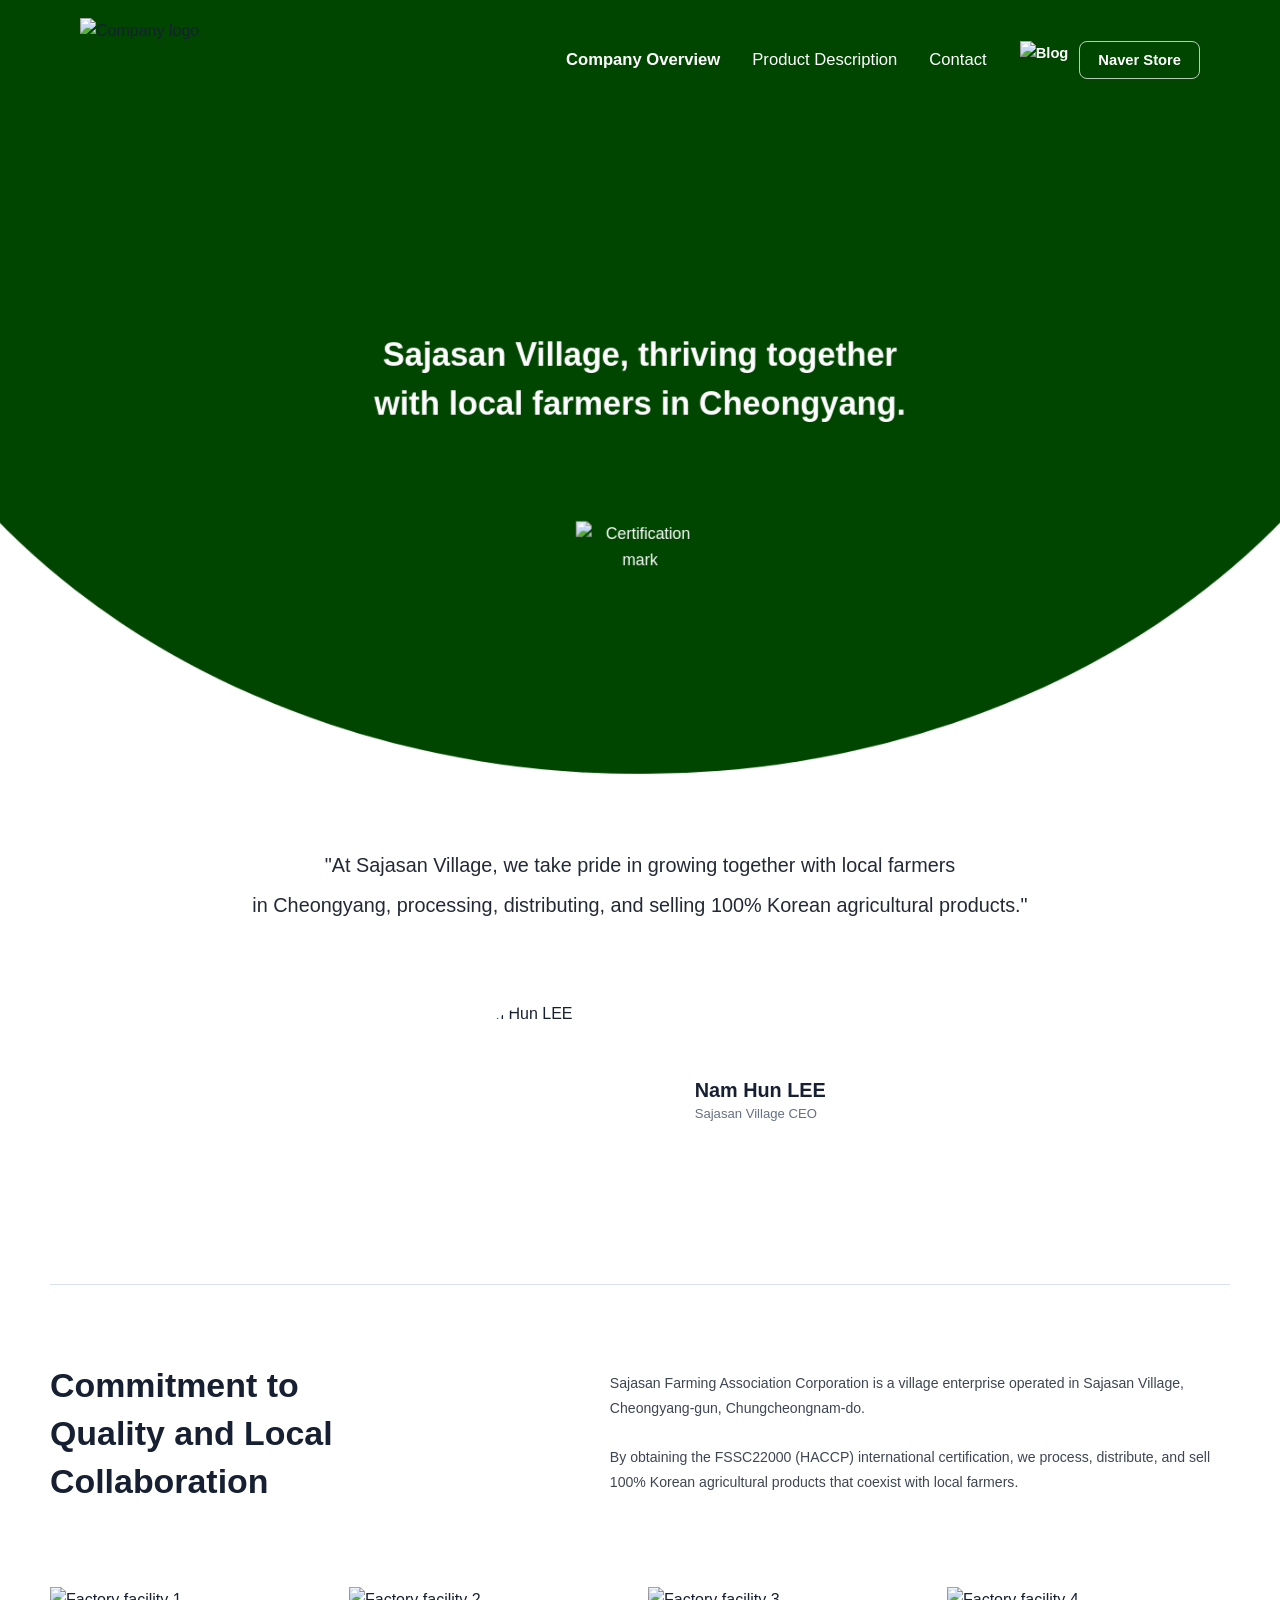
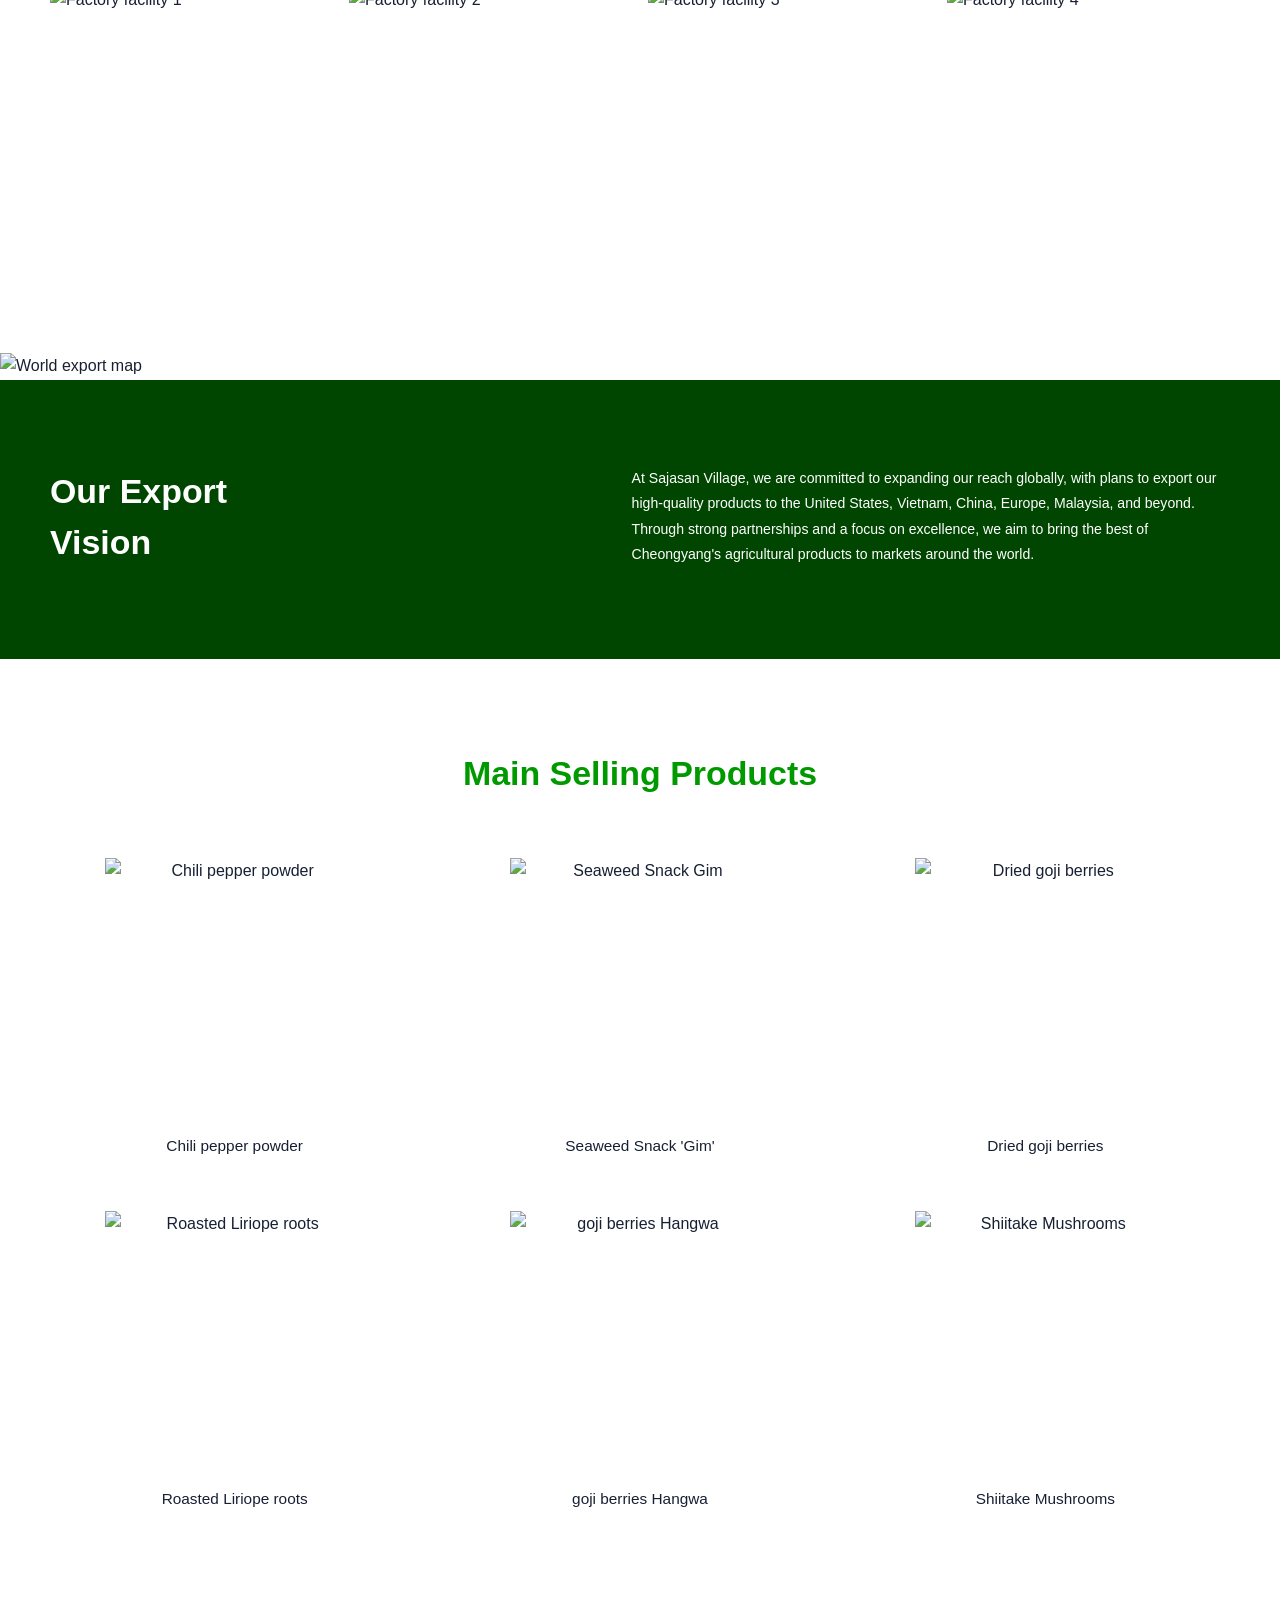
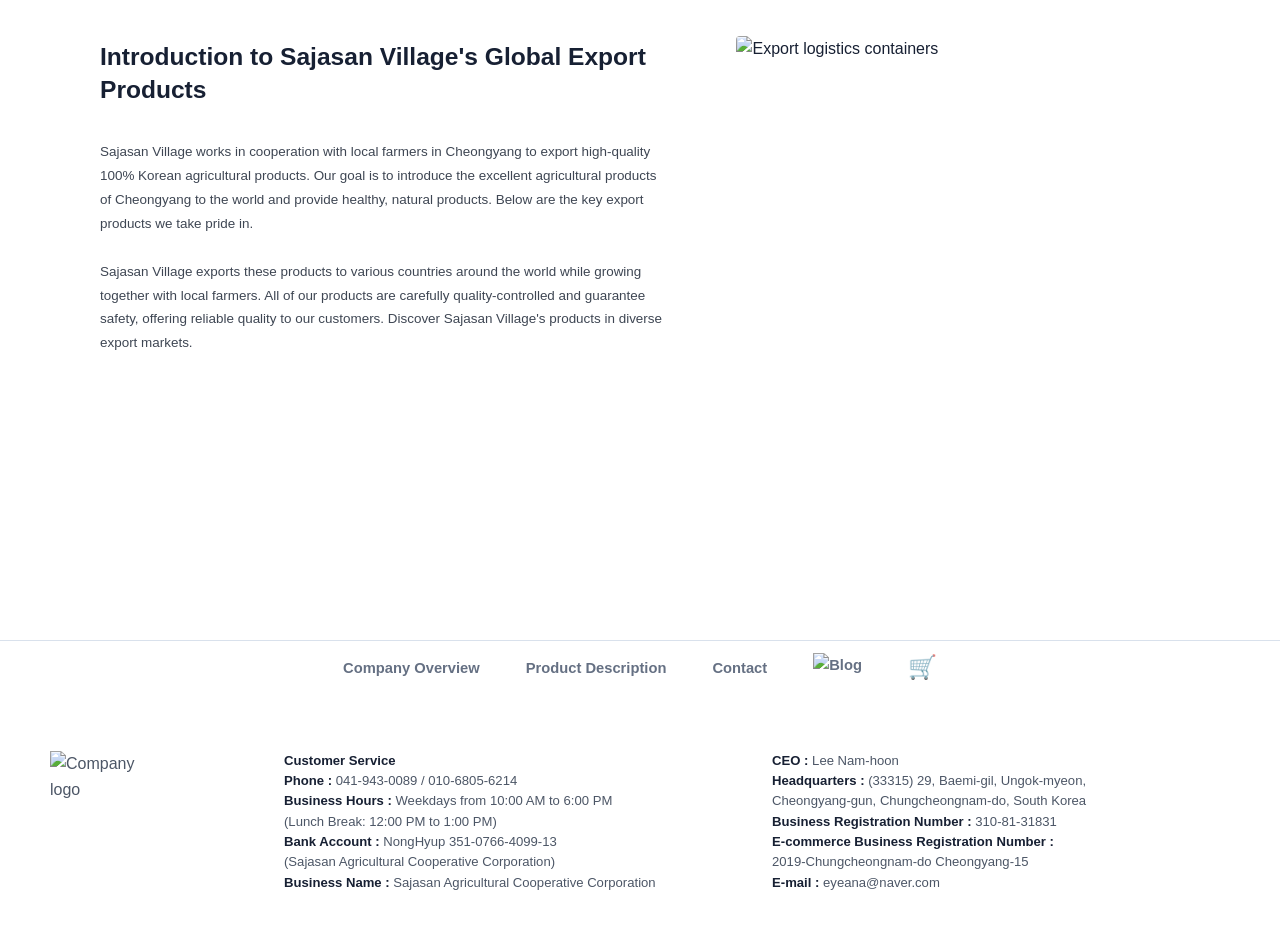
==== about/index.html @ 15ad0ea1 "deleted images" ====
<!DOCTYPE html>
<html lang="ko">
<head>
  <meta charset="UTF-8" />
  <meta name="viewport" content="width=device-width, initial-scale=1.0" />

  <title>Company Overview | Website</title>
  <meta name="description" content="Company overview page." />

  <link rel="stylesheet" href="../css/base.css" />
  <link rel="stylesheet" href="../css/layout.css" />
  <link rel="stylesheet" href="../css/about.css" />
  <link rel="stylesheet" href="../css/responsive.css" />
  <script src="../js/main.js" defer></script>
</head>

<body>
  <div data-site-header></div>

  <main>
    <section class="about-hero" aria-labelledby="about-hero-title">
      <div class="about-hero-shape">
        <div class="about-hero-content">
          <h1 id="about-hero-title">
            Sajasan Village, thriving together<br />
            with local farmers in Cheongyang.
          </h1>
          <img
            class="about-hero-mark"
            src="../images/인증 마크 10.png"
            alt="Certification mark"
            loading="eager"
          />
        </div>
      </div>

      <div class="about-ceo-message">
        <blockquote>
          "At Sajasan Village, we take pride in growing together with local farmers<br />
          in Cheongyang, processing, distributing, and selling 100% Korean agricultural products."
        </blockquote>

        <div class="about-ceo-profile">
          <img src="../images/대표.png" alt="Nam Hun LEE" loading="lazy" />
          <div>
            <p class="about-ceo-name">Nam Hun LEE</p>
            <p class="about-ceo-title">Sajasan Village CEO</p>
          </div>
        </div>
      </div>

      <div class="about-section-divider" aria-hidden="true"></div>

      <div class="about-quality-section">
        <div class="about-quality-copy">
          <h2>
            Commitment to<br />
            Quality and Local<br />
            Collaboration
          </h2>

          <div class="about-quality-text">
            <p>
              Sajasan Farming Association Corporation is a village enterprise operated in Sajasan
              Village, Cheongyang-gun, Chungcheongnam-do.
            </p>
            <p>
              By obtaining the FSSC22000 (HACCP) international certification, we process, distribute,
              and sell 100% Korean agricultural products that coexist with local farmers.
            </p>
          </div>
        </div>

        <div class="about-factory-grid">
          <img src="../images/공장1.jpg" alt="Factory facility 1" loading="lazy" />
          <img src="../images/공장2.jpg" alt="Factory facility 2" loading="lazy" />
          <img src="../images/공장3.jpg" alt="Factory facility 3" loading="lazy" />
          <img src="../images/공장4.png" alt="Factory facility 4" loading="lazy" />
        </div>
      </div>

      <div class="about-export-section">
        <img class="about-export-map" src="../images/world.jpg" alt="World export map" loading="lazy" />

        <div class="about-export-vision">
          <div class="about-export-vision-inner">
            <h2>
              Our Export<br />
              Vision
            </h2>
            <p>
              At Sajasan Village, we are committed to expanding our reach globally, with
              plans to export our high-quality products to the United States, Vietnam, China,
              Europe, Malaysia, and beyond. Through strong partnerships and a focus on
              excellence, we aim to bring the best of Cheongyang's agricultural products to
              markets around the world.
            </p>
          </div>
        </div>
      </div>

      <div class="about-products-section">
        <h2>Main Selling Products</h2>

        <div class="about-products-grid">
          <article class="about-product-card">
            <img src="../images/제품1.png" alt="Chili pepper powder" loading="lazy" />
            <p>Chili pepper powder</p>
          </article>
          <article class="about-product-card">
            <img src="../images/제품2.png" alt="Seaweed Snack Gim" loading="lazy" />
            <p>Seaweed Snack 'Gim'</p>
          </article>
          <article class="about-product-card">
            <img src="../images/제품3.png" alt="Dried goji berries" loading="lazy" />
            <p>Dried goji berries</p>
          </article>
          <article class="about-product-card">
            <img src="../images/제품4.png" alt="Roasted Liriope roots" loading="lazy" />
            <p>Roasted Liriope roots</p>
          </article>
          <article class="about-product-card">
            <img src="../images/제품5.png" alt="goji berries Hangwa" loading="lazy" />
            <p>goji berries Hangwa</p>
          </article>
          <article class="about-product-card">
            <img src="../images/제품6.png" alt="Shiitake Mushrooms" loading="lazy" />
            <p>Shiitake Mushrooms</p>
          </article>
        </div>
      </div>

      <div class="about-logistics-section">
        <div class="about-logistics-copy">
          <h2>Introduction to Sajasan Village's Global Export Products</h2>
          <p>
            Sajasan Village works in cooperation with local farmers in Cheongyang to export
            high-quality 100% Korean agricultural products. Our goal is to introduce the excellent
            agricultural products of Cheongyang to the world and provide healthy, natural products.
            Below are the key export products we take pride in.
          </p>
          <p>
            Sajasan Village exports these products to various countries around the world while growing
            together with local farmers. All of our products are carefully quality-controlled and
            guarantee safety, offering reliable quality to our customers. Discover Sajasan Village's
            products in diverse export markets.
          </p>
        </div>

        <img src="../images/물류.png" alt="Export logistics containers" loading="lazy" />
      </div>
    </section>
  </main>

  <div data-site-footer></div>
</body>
</html>
---- css/base.css ----
:root {
  --color-bg: #ffffff;
  --color-bg-soft: #f5f7fb;
  --color-page-bg: #f7f8fc;
  --color-card-bg: #ffffff;
  --color-text: #172033;
  --color-copy: #4c5666;
  --color-muted: #657083;
  --color-border: #d9e1ec;
  --color-card-border: #d1d7e2;
  --color-divider: #dfe4ec;
  --color-primary: #009900;
  --color-black: #000000;
  --color-white: #ffffff;
  --color-h: #e86324;
  --color-s: #f4bc1a;
  --color-d: #29993c;
  --color-c: #449cd6;
  --color-about-soft: #f3f9ff;
  --color-works-soft: #dff3ff;
  --color-export-soft: #eaf8ee;

  --container-width: 1120px;
  --button-radius: 8px;
}

* {
  box-sizing: border-box;
}

html {
  scroll-behavior: smooth;
}

body {
  margin: 0;
  color: var(--color-text);
  background: var(--color-bg);
  font-family: Arial, "Noto Sans KR", sans-serif;
  line-height: 1.65;
}

img {
  display: block;
  max-width: 100%;
}

a {
  color: inherit;
  text-decoration: none;
}

p,
h1,
h2,
h3 {
  margin-top: 0;
}

.container {
  width: min(100% - 32px, var(--container-width));
  margin: 0 auto;
}


/* Common typography and sections */

/* Sections */

.section {
  padding: 88px 0;
}

.intro-section {
  border-top: 1px solid var(--color-border);
}

.about-content {
  display: grid;
  gap: 42px;
}

.about-intro {
  display: grid;
  grid-template-columns: 0.85fr 1.15fr;
  align-items: center;
  gap: 64px;
}

.about-logo-wrap {
  display: flex;
  justify-content: center;
}

.about-logo {
  width: min(100%, 360px);
  height: auto;
}

.about-copy p,
.about-detail p {
  color: var(--color-muted);
}

.about-copy p {
  margin-bottom: 12px;
}

.about-divider {
  width: min(100%, 760px);
  height: 1px;
  margin: 4px auto;
  background: linear-gradient(
    90deg,
    rgba(217, 225, 236, 0),
    rgba(217, 225, 236, 0.9) 22%,
    rgba(101, 112, 131, 0.35) 50%,
    rgba(217, 225, 236, 0.9) 78%,
    rgba(217, 225, 236, 0)
  );
}

.about-detail {
  max-width: 900px;
  margin: 0 auto;
  text-align: center;
}

.about-decoration {
  width: min(100%, 260px);
  height: auto;
  margin: 0 auto 28px;
}

.about-concept-title {
  margin-bottom: 24px;
}

.about-detail .business-heading {
  margin: 36px 0 12px;
  color: var(--color-text);
  font-size: 1.35rem;
  font-weight: 900;
  letter-spacing: 0;
}

.business-heading span {
  margin-left: 8px;
}

.business-image {
  width: min(100%, 760px);
  height: auto;
  margin: 36px auto 0;
}


h2 {
  margin-bottom: 20px;
  font-size: clamp(1.9rem, 3vw, 3rem);
  line-height: 1.18;
  letter-spacing: -0.05em;
}
---- css/layout.css ----
/* Header */

:root {
  --header-height: 91px;
  --header-top-padding: 18px;
  --header-logo-height: 84px;
  --header-nav-size: 1.04rem;
  --header-action-size: 0.92rem;
  --header-blog-height: 38px;
}

.site-header {
  position: sticky;
  top: 0;
  z-index: 50;
  background: rgba(255, 255, 255, 0.92);
  border-bottom: 1px solid var(--color-border);
  backdrop-filter: blur(14px);
  transition: background 0.62s ease, border-color 0.62s ease, box-shadow 0.62s ease, backdrop-filter 0.62s ease;
}

.site-header.is-overlay {
  position: fixed;
  right: 0;
  left: 0;
}

.site-header.is-overlay.is-at-top {
  background: transparent;
  border-bottom-color: transparent;
  box-shadow: none;
  backdrop-filter: none;
}

.site-header.is-overlay.is-scrolled {
  background: rgba(255, 255, 255, 0.94);
  border-bottom-color: var(--color-border);
  box-shadow: 0 10px 30px rgba(23, 32, 51, 0.08);
  backdrop-filter: blur(14px);
}

.site-header.is-overlay.is-at-top .header-inner {
  padding-top: var(--header-top-padding);
}

.site-header.is-scrolled .header-inner {
  min-height: var(--header-height);
}

.header-inner {
  min-height: var(--header-height);
  display: flex;
  align-items: center;
  justify-content: space-between;
  gap: 24px;
  transition: min-height 0.62s ease, padding 0.62s ease;
}

.logo {
  display: inline-flex;
  align-items: center;
  flex: 0 0 auto;
}

.logo img,
.nav-blog img {
  width: auto;
  transition: opacity 0.62s ease;
}

.logo img {
  height: var(--header-logo-height);
}

.logo img.is-switching,
.nav-blog img.is-switching {
  opacity: 0;
}

.site-nav {
  display: flex;
  align-items: center;
  gap: 32px;
  font-size: var(--header-nav-size);
  color: var(--color-muted);
  transition: color 0.62s ease;
}

.nav-links,
.nav-actions {
  display: flex;
  align-items: center;
}

.nav-links {
  gap: 32px;
}

.nav-actions {
  gap: 10px;
}

.mobile-menu-toggle {
  display: none;
}

.site-nav a:hover {
  color: var(--color-text);
}

.site-nav a.is-active {
  color: var(--color-primary);
  font-weight: 900;
}

.site-header.is-overlay.is-at-top .site-nav,
.site-header.is-overlay.is-at-top .site-nav a,
.site-header.is-overlay.is-at-top .site-nav a.is-active {
  color: var(--color-white);
}

.site-header.is-overlay.is-at-top .site-nav a:hover {
  color: rgba(255, 255, 255, 0.82);
}

.nav-cta,
.feature-more-button {
  display: inline-flex;
  align-items: center;
  justify-content: center;
  min-width: 78px;
  min-height: 38px;
  padding: 0 18px;
  border-radius: var(--button-radius);
  font-size: var(--header-action-size);
  font-weight: 900;
}

.nav-cta {
  color: var(--color-white);
  background: var(--color-primary);
  border: 1px solid var(--color-primary);
  transition: color 0.62s ease, background 0.62s ease, border-color 0.62s ease;
}

.nav-blog {
  min-width: 38px;
  padding: 0;
  border-color: transparent;
  background: transparent;
}

.nav-blog img {
  height: var(--header-blog-height);
}

.nav-cta:hover {
  color: var(--color-white);
}

.site-header.is-overlay.is-at-top .nav-cta:not(.nav-blog) {
  color: var(--color-white);
  background: transparent;
  border-color: rgba(255, 255, 255, 0.72);
}

.site-header.is-overlay.is-at-top .nav-cta:not(.nav-blog):hover {
  background: rgba(255, 255, 255, 0.14);
}


/* Footer */

.site-footer {
  position: relative;
  z-index: 1;
  padding: 0 0 58px;
  color: var(--color-copy);
  background: var(--color-bg);
  border-top: 1px solid var(--color-border);
}

.footer-inner {
  width: min(100% - 72px, 1180px);
}

.footer-nav {
  display: flex;
  align-items: center;
  justify-content: center;
  gap: 46px;
  min-height: 54px;
  margin-bottom: 56px;
  color: #657083;
  font-size: 0.92rem;
  font-weight: 800;
}

.footer-nav a {
  display: inline-flex;
  align-items: center;
}

.footer-blog-link img {
  width: auto;
  height: 30px;
}

.footer-store-link {
  color: var(--color-primary);
  font-size: 1.45rem;
  line-height: 1;
}

.footer-content {
  display: grid;
  grid-template-columns: 170px 1fr 1.08fr;
  gap: clamp(36px, 5vw, 72px);
  align-items: start;
}

.footer-logo img {
  width: 118px;
  height: auto;
}

.footer-info p {
  margin-bottom: 0;
  font-size: clamp(0.82rem, 0.92vw, 0.92rem);
  line-height: 1.55;
}

.footer-info strong {
  color: var(--color-text);
  font-weight: 700;
}
---- css/about.css ----
/* About */

.about-hero {
  min-height: 100vh;
  padding-bottom: 72px;
  overflow: hidden;
  background: var(--color-white);
}

.about-hero-shape {
  position: relative;
  display: flex;
  align-items: center;
  justify-content: center;
  width: 128vw;
  min-height: 106vh;
  margin: -20vh 0 0 50%;
  color: var(--color-white);
  background: #004600;
  border-radius: 0 0 50% 50% / 0 0 70% 70%;
  transform: translateX(-50%);
  transform-origin: top center;
  will-change: transform, opacity, border-radius;
  animation: aboutShapeDrop 1750ms cubic-bezier(0.16, 1, 0.3, 1) both;
}

.about-hero-content {
  display: grid;
  justify-items: center;
  width: min(100% - 72px, 1180px);
  padding-top: calc(130px + 20vh);
  text-align: center;
}

.about-hero-mark {
  width: clamp(94px, 10vw, 152px);
  height: auto;
  margin-top: 92px;
  filter: drop-shadow(0 12px 24px rgba(0, 0, 0, 0.12));
}

.about-hero h1 {
  max-width: 760px;
  margin: 0;
  color: var(--color-white);
  font-size: clamp(1.66rem, 2.55vw, 2.45rem);
  font-weight: 800;
  line-height: 1.5;
  letter-spacing: 0;
}

.about-ceo-message {
  width: min(100% - 72px, 1180px);
  margin: 72px auto 0;
  padding-bottom: 84px;
  color: var(--color-text);
  text-align: center;
}

.about-ceo-message blockquote {
  margin: 0 auto 76px;
  color: #232a35;
  font-size: clamp(1.08rem, 1.55vw, 1.42rem);
  font-weight: 400;
  line-height: 2;
}

.about-ceo-profile {
  display: inline-flex;
  align-items: center;
  justify-content: center;
  gap: 42px;
  text-align: left;
}

.about-ceo-profile img {
  width: clamp(164px, 15.5vw, 216px);
  aspect-ratio: 1;
  object-fit: cover;
  border-radius: 50%;
}

.about-ceo-name {
  margin-bottom: 2px;
  color: var(--color-text);
  font-size: clamp(1.1rem, 1.55vw, 1.45rem);
  font-weight: 650;
  line-height: 1.2;
}

.about-ceo-title {
  margin-bottom: 0;
  color: var(--color-muted);
  font-size: clamp(0.82rem, 0.98vw, 0.96rem);
  font-weight: 500;
  line-height: 1.35;
}

.about-section-divider {
  width: min(100% - 72px, 1180px);
  height: 1px;
  margin: 0 auto;
  background: var(--color-border);
}

.about-quality-section {
  width: min(100% - 72px, 1180px);
  margin: 0 auto;
  padding: 76px 0 104px;
}

.about-quality-copy {
  display: grid;
  grid-template-columns: minmax(280px, 0.86fr) minmax(420px, 1.14fr);
  gap: 92px;
  align-items: start;
  margin-bottom: 82px;
}

.about-quality-copy h2 {
  max-width: 390px;
  margin: 0;
  color: var(--color-text);
  font-size: clamp(1.65rem, 2.65vw, 2.55rem);
  font-weight: 700;
  line-height: 1.42;
  letter-spacing: 0;
}

.about-quality-text {
  padding-top: 10px;
}

.about-quality-text p {
  max-width: 680px;
  margin: 0 0 24px;
  color: #3e4653;
  font-size: clamp(0.88rem, 0.98vw, 0.98rem);
  font-weight: 400;
  line-height: 1.78;
}

.about-quality-text p:last-child {
  margin-bottom: 0;
}

.about-factory-grid {
  display: grid;
  grid-template-columns: repeat(4, minmax(0, 1fr));
  gap: 16px;
}

.about-factory-grid img {
  width: 100%;
  aspect-ratio: 1.08 / 1;
  object-fit: cover;
}

.about-export-section {
  background: var(--color-white);
}

.about-export-map {
  width: 100%;
  max-height: 620px;
  object-fit: cover;
}

.about-export-vision {
  color: var(--color-white);
  background: #004600;
}

.about-export-vision-inner {
  display: grid;
  grid-template-columns: minmax(280px, 0.9fr) minmax(440px, 1.1fr);
  gap: 92px;
  align-items: center;
  width: min(100% - 72px, 1180px);
  margin: 0 auto;
  padding: 86px 0 92px;
}

.about-export-vision h2 {
  margin: 0;
  color: var(--color-white);
  font-size: clamp(1.65rem, 2.65vw, 2.55rem);
  font-weight: 700;
  line-height: 1.5;
  letter-spacing: 0;
}

.about-export-vision p {
  max-width: 680px;
  margin: 0;
  color: var(--color-white);
  font-size: clamp(0.88rem, 0.98vw, 0.98rem);
  font-weight: 500;
  line-height: 1.78;
}

.about-products-section {
  width: min(100% - 72px, 1180px);
  margin: 0 auto;
  padding: 92px 0 108px;
  text-align: center;
}

.about-products-section h2 {
  margin: 0 0 62px;
  color: var(--color-primary);
  font-size: clamp(1.65rem, 2.65vw, 2.55rem);
  font-weight: 700;
  line-height: 1.32;
  letter-spacing: 0;
}

.about-products-grid {
  display: grid;
  grid-template-columns: repeat(3, minmax(0, 1fr));
  gap: 54px 36px;
}

.about-product-card {
  display: grid;
  justify-items: center;
  gap: 18px;
}

.about-product-card img {
  width: min(100%, 260px);
  aspect-ratio: 1;
  object-fit: contain;
}

.about-product-card p {
  margin: 0;
  color: var(--color-text);
  font-size: clamp(0.96rem, 1.18vw, 1.16rem);
  font-weight: 500;
  line-height: 1.35;
}

.about-logistics-section {
  display: grid;
  grid-template-columns: minmax(420px, 1.12fr) minmax(360px, 0.88fr);
  gap: 72px;
  align-items: start;
  width: min(100% - 72px, 1080px);
  margin: 0 auto;
  padding: 18px 0 112px;
}

.about-logistics-copy {
  padding-top: 4px;
}

.about-logistics-copy h2 {
  max-width: 580px;
  margin: 0 0 34px;
  color: var(--color-text);
  font-size: clamp(1.34rem, 1.92vw, 1.82rem);
  font-weight: 700;
  line-height: 1.35;
  letter-spacing: 0;
}

.about-logistics-copy p {
  max-width: 600px;
  margin: 0 0 24px;
  color: #3e4653;
  font-size: clamp(0.84rem, 0.92vw, 0.92rem);
  font-weight: 400;
  line-height: 1.78;
}

.about-logistics-copy p:last-child {
  margin-bottom: 0;
}

.about-logistics-section > img {
  width: 100%;
  min-height: 420px;
  object-fit: cover;
  border-radius: 4px;
}

@keyframes aboutShapeDrop {
  0% {
    opacity: 0;
    border-radius: 0 0 50% 50% / 0 0 48% 48%;
    transform: translate(-50%, -88vh) scaleX(0.92) scaleY(1.12);
  }

  58% {
    opacity: 1;
    border-radius: 0 0 50% 50% / 0 0 82% 82%;
    transform: translate(-50%, 36px) scaleX(1.045) scaleY(0.95);
  }

  100% {
    opacity: 1;
    border-radius: 0 0 50% 50% / 0 0 70% 70%;
    transform: translate(-50%, 0) scaleX(1) scaleY(1);
  }
}

@media (max-width: 860px) {
  .about-hero {
    min-height: 92vh;
    padding-bottom: 48px;
  }

  .about-hero-shape {
    width: 150vw;
    min-height: 96vh;
    margin-top: -18vh;
    border-radius: 0 0 50% 50% / 0 0 58% 58%;
  }

  .about-hero-content {
    width: min(100% - 36px, 560px);
    padding-top: calc(128px + 18vh);
  }

  .about-hero-mark {
    width: clamp(82px, 22vw, 118px);
    margin-top: 56px;
  }

  .about-hero h1 {
    font-size: clamp(1.34rem, 5.8vw, 1.86rem);
    line-height: 1.42;
  }

  .about-ceo-message {
    width: min(100% - 36px, 560px);
    margin-top: 48px;
    padding-bottom: 64px;
  }

  .about-ceo-message blockquote {
    margin-bottom: 48px;
    font-size: clamp(0.98rem, 4.4vw, 1.18rem);
    line-height: 1.85;
  }

  .about-ceo-message blockquote br {
    display: none;
  }

  .about-ceo-profile {
    gap: 22px;
  }

  .about-ceo-profile img {
    width: 132px;
  }

  .about-section-divider,
  .about-quality-section {
    width: min(100% - 36px, 560px);
  }

  .about-quality-section {
    padding: 52px 0 72px;
  }

  .about-quality-copy {
    grid-template-columns: 1fr;
    gap: 24px;
    margin-bottom: 42px;
  }

  .about-quality-copy h2 {
    font-size: clamp(1.48rem, 7vw, 2.05rem);
    line-height: 1.36;
  }

  .about-quality-text {
    padding-top: 0;
  }

  .about-factory-grid {
    grid-template-columns: repeat(2, minmax(0, 1fr));
    gap: 12px;
  }

  .about-export-map {
    min-height: 260px;
  }

  .about-export-vision-inner {
    grid-template-columns: 1fr;
    gap: 26px;
    width: min(100% - 36px, 560px);
    padding: 56px 0 64px;
  }

  .about-export-vision h2 {
    font-size: clamp(1.48rem, 7vw, 2.05rem);
    line-height: 1.38;
  }

  .about-export-vision p {
    font-size: clamp(0.86rem, 3.8vw, 0.96rem);
    font-weight: 500;
  }

  .about-products-section {
    width: min(100% - 36px, 560px);
    padding: 64px 0 76px;
  }

  .about-products-section h2 {
    margin-bottom: 42px;
    font-size: clamp(1.48rem, 7vw, 2.05rem);
  }

  .about-products-grid {
    grid-template-columns: repeat(2, minmax(0, 1fr));
    gap: 36px 18px;
  }

  .about-product-card img {
    width: min(100%, 180px);
  }

  .about-product-card p {
    font-size: clamp(0.84rem, 3.8vw, 0.98rem);
  }

  .about-logistics-section {
    grid-template-columns: 1fr;
    gap: 34px;
    width: min(100% - 36px, 560px);
    padding: 0 0 72px;
  }

  .about-logistics-copy h2 {
    margin-bottom: 24px;
    font-size: clamp(1.22rem, 5.8vw, 1.66rem);
  }

  .about-logistics-copy p {
    font-size: clamp(0.82rem, 3.6vw, 0.92rem);
  }

  .about-logistics-section > img {
    min-height: 320px;
  }
}

/* Sub pages */

.page-title-line {
  display: flex;
  align-items: center;
  justify-content: center;
  gap: 18px;
  width: min(100% - 32px, 760px);
  margin: 46px auto 0;
  color: var(--color-primary);
  font-size: 0.92rem;
  font-weight: 900;
  letter-spacing: 0.12em;
}

.page-title-line::before,
.page-title-line::after {
  content: "";
  flex: 1;
  height: 1px;
  background: linear-gradient(
    90deg,
    rgba(217, 225, 236, 0),
    rgba(101, 112, 131, 0.32)
  );
}

.page-title-line::after {
  transform: scaleX(-1);
}

.about-page-intro {
  margin-top: 36px;
  background: var(--color-about-soft);
}

.about-page-intro-inner {
  max-width: 900px;
  text-align: center;
}

.about-page-intro .about-logo {
  width: min(100%, 300px);
  margin: 0 auto 34px;
}

.about-page-intro h1 {
  max-width: none;
  margin-right: auto;
  margin-bottom: 20px;
  margin-left: auto;
  letter-spacing: -0.04em;
}

.about-page-detail {
  background: var(--color-white);
}

.about-whatdo-section {
  color: var(--color-white);
  background-image:
    linear-gradient(rgba(0, 0, 0, 0.48), rgba(0, 0, 0, 0.48)),
    url("../images/배경1.png");
  background-position: center;
  background-repeat: no-repeat;
  background-size: cover;
}

.about-whatdo-design-section {
  background-image:
    linear-gradient(rgba(0, 0, 0, 0.48), rgba(0, 0, 0, 0.48)),
    url("../images/배경2.png");
}

.about-whatdo-export-section {
  background-image:
    linear-gradient(rgba(0, 0, 0, 0.48), rgba(0, 0, 0, 0.48)),
    url("../images/배경3.png");
  background-position: center;
  background-repeat: no-repeat;
  background-size: cover;
}

.about-whatdo-inner {
  display: grid;
  justify-items: center;
  text-align: center;
}

.about-whatdo-inner h2 {
  margin-bottom: 36px;
  color: var(--color-white);
  font-size: clamp(1.8rem, 3vw, 2.35rem);
  letter-spacing: 0;
}

.about-whatdo-inner img {
  width: min(100%, 820px);
  height: auto;
}

.about-whatdo-inner p {
  max-width: 760px;
  margin: 34px auto 0;
  color: var(--color-white);
  font-size: 0.98rem;
  font-weight: 700;
}

.about-whatdo-design-section .about-whatdo-inner p,
.about-whatdo-export-section .about-whatdo-inner p {
  max-width: 980px;
}

.about-whatdo-image-section {
  background: var(--color-white);
}

.about-whatdo-image-section img {
  width: min(100%, 820px);
  height: auto;
  margin: 0 auto;
}

.about-homepage-section {
  background: #fff1c8;
}

.about-homepage-inner {
  display: grid;
  justify-items: center;
  text-align: center;
}

.about-homepage-inner > img {
  width: min(100%, 520px);
  height: auto;
  margin-bottom: 52px;
}

.about-homepage-copy {
  width: min(100%, 920px);
  padding: 36px 28px;
  background: rgba(255, 250, 238, 0.86);
  border-radius: 8px;
}

.about-homepage-copy h2 {
  margin-bottom: 18px;
  font-size: 1.2rem;
  font-weight: 900;
  letter-spacing: 0;
}

.about-homepage-copy p {
  margin-bottom: 6px;
  color: var(--color-muted);
}

.about-homepage-copy p:last-child {
  margin-bottom: 0;
}

.about-homepage-note {
  max-width: 860px;
  margin: 40px auto 0;
  color: var(--color-text);
  font-size: 1rem;
  font-weight: 900;
}

.about-design-field-section {
  background: var(--color-white);
}

.about-design-field-inner {
  text-align: center;
}

.about-design-field-inner h2 {
  margin-bottom: 42px;
  font-size: clamp(1.7rem, 2.6vw, 2.25rem);
  font-weight: 900;
  letter-spacing: 0;
}

.about-design-field-inner h2 span {
  margin-left: 8px;
}

.about-design-field-inner img {
  width: min(100%, 860px);
  height: auto;
  margin: 0 auto;
}

.about-product-export-section {
  background: var(--color-export-soft);
}

.about-product-export-inner {
  display: grid;
  justify-items: center;
  text-align: center;
}

.about-product-export-copy {
  margin-bottom: 48px;
}

.about-product-export-copy h2 {
  margin-bottom: 16px;
  color: var(--color-text);
  font-size: clamp(1.25rem, 2vw, 1.45rem);
  font-weight: 900;
  line-height: 1.35;
  letter-spacing: 0;
}

.about-product-export-copy h2 span {
  margin-left: 6px;
}

.about-product-export-copy p {
  margin-bottom: 0;
  color: var(--color-text);
  font-size: 0.92rem;
}

.about-product-export-inner > img {
  width: min(100%, 840px);
  height: auto;
}


/* Works */

.works-preview {
  background: var(--color-works-soft);
}

.works-preview-inner {
  width: min(100% - 32px, 1000px);
}

.works-grid {
  display: grid;
  grid-template-columns: repeat(3, minmax(0, 1fr));
  gap: 38px;
}

.works-grid img {
  width: 100%;
  aspect-ratio: 4 / 3;
  object-fit: cover;
  border-radius: 8px;
}
---- css/responsive.css ----
/* Responsive */

@media (max-width: 860px) {
  :root {
    --header-height: 78px;
    --header-logo-height: 58px;
    --header-blog-height: 30px;
    --header-action-size: 0.72rem;
  }

  .header-inner {
    position: relative;
    min-height: var(--header-height);
    flex-direction: row;
    align-items: center;
    gap: 10px;
    padding: 10px 0;
  }

  .site-nav {
    flex: 1;
    justify-content: flex-end;
    gap: 8px;
    min-width: 0;
  }

  .nav-actions {
    flex: 0 0 auto;
    gap: 6px;
  }

  .nav-links {
    position: absolute;
    top: calc(100% + 8px);
    right: 0;
    left: 0;
    z-index: 60;
    display: grid;
    gap: 0;
    padding: 10px;
    color: var(--color-text);
    background: rgba(255, 255, 255, 0.97);
    border: 1px solid var(--color-border);
    border-radius: 8px;
    box-shadow: 0 18px 40px rgba(23, 32, 51, 0.14);
    opacity: 0;
    visibility: hidden;
    transform: translateY(-8px);
    transition: opacity 0.22s ease, transform 0.22s ease, visibility 0.22s ease;
    pointer-events: none;
  }

  .site-header.is-mobile-menu-open .nav-links {
    opacity: 1;
    visibility: visible;
    transform: translateY(0);
    pointer-events: auto;
  }

  .nav-links a {
    padding: 13px 12px;
    color: var(--color-text) !important;
    border-radius: 6px;
  }

  .nav-links a.is-active {
    color: var(--color-primary) !important;
  }

  .nav-links a:hover {
    background: rgba(0, 153, 0, 0.08);
  }

  .nav-cta {
    min-width: 0;
    min-height: 32px;
    padding: 0 10px;
    white-space: nowrap;
  }

  .nav-blog {
    min-width: 30px;
    padding: 0;
  }

  .mobile-menu-toggle {
    display: inline-flex;
    flex: 0 0 auto;
    width: 36px;
    height: 36px;
    align-items: center;
    justify-content: center;
    flex-direction: column;
    gap: 5px;
    padding: 0;
    color: var(--color-text);
    background: rgba(255, 255, 255, 0.92);
    border: 1px solid var(--color-border);
    border-radius: 6px;
  }

  .mobile-menu-toggle span {
    width: 16px;
    height: 2px;
    background: currentColor;
    border-radius: 999px;
    transition: transform 0.22s ease, opacity 0.22s ease;
  }

  .site-header.is-overlay.is-at-top .mobile-menu-toggle {
    color: var(--color-white);
    background: rgba(255, 255, 255, 0.12);
    border-color: rgba(255, 255, 255, 0.54);
  }

  .site-header.is-mobile-menu-open .mobile-menu-toggle span:nth-child(1) {
    transform: translateY(7px) rotate(45deg);
  }

  .site-header.is-mobile-menu-open .mobile-menu-toggle span:nth-child(2) {
    opacity: 0;
  }

  .site-header.is-mobile-menu-open .mobile-menu-toggle span:nth-child(3) {
    transform: translateY(-7px) rotate(-45deg);
  }

  @media (max-width: 420px) {
    :root {
      --header-logo-height: 50px;
      --header-blog-height: 26px;
      --header-action-size: 0.66rem;
    }

    .header-inner {
      gap: 6px;
    }

    .site-nav {
      gap: 5px;
    }

    .nav-cta {
      min-height: 30px;
      padding: 0 8px;
    }

    .mobile-menu-toggle {
      width: 32px;
      height: 32px;
    }
  }

  .hero {
    min-height: 100vh;
    padding: 150px 0 56px;
  }

  .hero-title {
    font-size: clamp(1.35rem, 7.5vw, 2.45rem);
  }

  .hero-copy br {
    display: none;
  }

  .hero-actions {
    flex-wrap: wrap;
    gap: 12px;
  }

  .certification-mark-list {
    flex-wrap: wrap;
    gap: 18px 24px;
    margin-bottom: 38px;
  }

  .certification-mark-list img {
    height: 68px;
  }

  .export-products-title {
    margin-bottom: 42px;
  }

  .export-product-list {
    grid-template-columns: repeat(2, minmax(0, 1fr));
    gap: 24px 12px;
  }

  .export-product-item img {
    width: min(100%, 160px);
    height: auto;
  }

  .feature-section {
    min-height: 420px;
  }

  .feature-title {
    font-size: clamp(1.3rem, 6.2vw, 2rem);
  }

  .origin-inner {
    grid-template-columns: 1fr;
    width: min(100% - 32px, 560px);
    gap: 28px;
  }

  .origin-copy {
    min-height: auto;
    padding: 0 0 34px;
  }

  .origin-copy-top {
    padding-bottom: 34px;
  }

  .origin-stats {
    gap: 22px;
    padding-top: 30px;
  }

  .origin-image {
    padding-left: 0;
  }

  .exposition-inner {
    grid-template-columns: 1fr;
    width: min(100% - 32px, 620px);
    gap: 36px;
  }

  .exposition-gallery {
    gap: 18px;
  }

  .exposition-image.is-first,
  .exposition-image.is-third,
  .exposition-image.is-fourth {
    margin-top: 0;
  }

  .buyer-meeting-marquee {
    width: min(100% - 32px, 620px);
    margin-top: 46px;
  }

  .buyer-meeting-track img {
    width: min(82vw, 420px);
  }

  .gallery-lightbox {
    padding: 18px;
  }

  .gallery-lightbox button {
    width: 42px;
    height: 42px;
  }

  .patents-inner {
    width: min(100% - 32px, 620px);
  }

  .certificate-grid {
    grid-template-columns: repeat(2, minmax(0, 1fr));
    gap: 16px;
  }

  .certificate-card {
    min-height: 300px;
    padding: 18px;
  }

  .certificate-card img {
    max-height: 184px;
  }

  .certificate-card h3 {
    min-height: 42px;
    font-size: 0.82rem;
  }

  .page-title-line {
    gap: 12px;
    margin-top: 34px;
  }

  .about-page-intro {
    margin-top: 28px;
  }

  .about-whatdo-inner h2 {
    margin-bottom: 28px;
  }

  .about-whatdo-inner p {
    margin-top: 28px;
    font-size: 0.92rem;
  }

  .about-homepage-inner > img {
    margin-bottom: 36px;
  }

  .about-homepage-copy {
    padding: 30px 20px;
  }

  .about-homepage-note {
    margin-top: 32px;
    font-size: 0.92rem;
  }

  .about-design-field-inner h2 {
    margin-bottom: 32px;
  }

  .about-product-export-copy {
    margin-bottom: 32px;
  }

  .about-product-export-copy h2 span {
    display: block;
    margin-left: 0;
  }

  .about-intro {
    grid-template-columns: 1fr;
    gap: 36px;
  }

  .about-content {
    gap: 34px;
  }

  .about-divider {
    width: min(100%, 520px);
  }

  .about-detail {
    text-align: left;
  }

  .about-decoration,
  .business-image {
    margin-right: auto;
    margin-left: auto;
  }

  .card-grid {
    grid-template-columns: 1fr;
  }

  .works-preview-inner {
    width: min(100% - 32px, 520px);
  }

  .works-grid {
    grid-template-columns: 1fr;
    gap: 22px;
  }

  .contact-heading {
    margin-bottom: 38px;
  }

  .contact-heading h1 {
    font-size: clamp(1.8rem, 9vw, 2.6rem);
  }

  .contact-heading p br {
    display: none;
  }

  .contact-card-grid {
    grid-template-columns: 1fr;
    gap: 18px;
  }

  .contact-card {
    min-height: auto;
    padding: 30px 22px;
  }

  .contact-address-detail {
    padding-left: 0;
  }

  .works-heading {
    margin-bottom: 34px;
  }

  .works-heading h1 span {
    display: block;
    margin-left: 0;
  }

  .works-service-grid {
    grid-template-columns: 1fr;
    gap: 18px;
  }

  .works-service-card {
    min-height: auto;
    padding: 34px 24px;
  }

  .works-content-block {
    margin-top: 52px;
    padding-top: 46px;
  }

  .works-block-heading {
    margin-bottom: 34px;
  }

  .works-block-heading h2 span {
    display: block;
    margin-left: 0;
  }

  .works-product-grid {
    grid-template-columns: 1fr;
    gap: 14px;
  }

  .works-character-grid {
    grid-template-columns: 1fr;
  }

  .footer-inner {
    width: min(100% - 32px, 620px);
  }

  .footer-nav {
    flex-wrap: wrap;
    justify-content: flex-start;
    gap: 14px 22px;
    margin-bottom: 34px;
  }

  .footer-content {
    grid-template-columns: 1fr;
    gap: 28px;
  }

  .footer-logo img {
    width: 104px;
  }
}
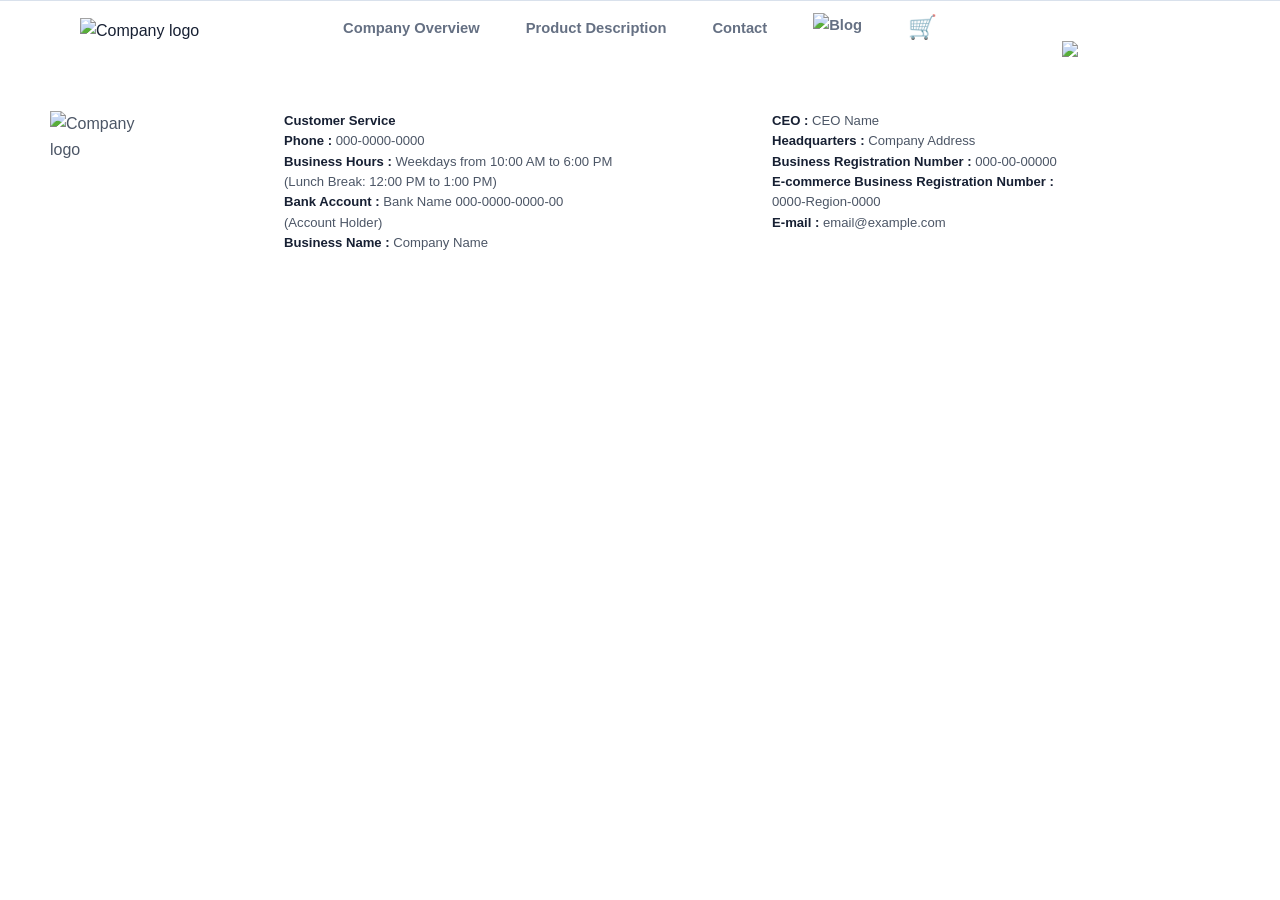
==== commit d534f9e9: "deleted legacy html" ====
--- a/about/index.html
+++ b/about/index.html
@@ -17,140 +17,7 @@
 <body>
   <div data-site-header></div>
 
-  <main>
-    <section class="about-hero" aria-labelledby="about-hero-title">
-      <div class="about-hero-shape">
-        <div class="about-hero-content">
-          <h1 id="about-hero-title">
-            Sajasan Village, thriving together<br />
-            with local farmers in Cheongyang.
-          </h1>
-          <img
-            class="about-hero-mark"
-            src="../images/인증 마크 10.png"
-            alt="Certification mark"
-            loading="eager"
-          />
-        </div>
-      </div>
-
-      <div class="about-ceo-message">
-        <blockquote>
-          "At Sajasan Village, we take pride in growing together with local farmers<br />
-          in Cheongyang, processing, distributing, and selling 100% Korean agricultural products."
-        </blockquote>
-
-        <div class="about-ceo-profile">
-          <img src="../images/대표.png" alt="Nam Hun LEE" loading="lazy" />
-          <div>
-            <p class="about-ceo-name">Nam Hun LEE</p>
-            <p class="about-ceo-title">Sajasan Village CEO</p>
-          </div>
-        </div>
-      </div>
-
-      <div class="about-section-divider" aria-hidden="true"></div>
-
-      <div class="about-quality-section">
-        <div class="about-quality-copy">
-          <h2>
-            Commitment to<br />
-            Quality and Local<br />
-            Collaboration
-          </h2>
-
-          <div class="about-quality-text">
-            <p>
-              Sajasan Farming Association Corporation is a village enterprise operated in Sajasan
-              Village, Cheongyang-gun, Chungcheongnam-do.
-            </p>
-            <p>
-              By obtaining the FSSC22000 (HACCP) international certification, we process, distribute,
-              and sell 100% Korean agricultural products that coexist with local farmers.
-            </p>
-          </div>
-        </div>
-
-        <div class="about-factory-grid">
-          <img src="../images/공장1.jpg" alt="Factory facility 1" loading="lazy" />
-          <img src="../images/공장2.jpg" alt="Factory facility 2" loading="lazy" />
-          <img src="../images/공장3.jpg" alt="Factory facility 3" loading="lazy" />
-          <img src="../images/공장4.png" alt="Factory facility 4" loading="lazy" />
-        </div>
-      </div>
-
-      <div class="about-export-section">
-        <img class="about-export-map" src="../images/world.jpg" alt="World export map" loading="lazy" />
-
-        <div class="about-export-vision">
-          <div class="about-export-vision-inner">
-            <h2>
-              Our Export<br />
-              Vision
-            </h2>
-            <p>
-              At Sajasan Village, we are committed to expanding our reach globally, with
-              plans to export our high-quality products to the United States, Vietnam, China,
-              Europe, Malaysia, and beyond. Through strong partnerships and a focus on
-              excellence, we aim to bring the best of Cheongyang's agricultural products to
-              markets around the world.
-            </p>
-          </div>
-        </div>
-      </div>
-
-      <div class="about-products-section">
-        <h2>Main Selling Products</h2>
-
-        <div class="about-products-grid">
-          <article class="about-product-card">
-            <img src="../images/제품1.png" alt="Chili pepper powder" loading="lazy" />
-            <p>Chili pepper powder</p>
-          </article>
-          <article class="about-product-card">
-            <img src="../images/제품2.png" alt="Seaweed Snack Gim" loading="lazy" />
-            <p>Seaweed Snack 'Gim'</p>
-          </article>
-          <article class="about-product-card">
-            <img src="../images/제품3.png" alt="Dried goji berries" loading="lazy" />
-            <p>Dried goji berries</p>
-          </article>
-          <article class="about-product-card">
-            <img src="../images/제품4.png" alt="Roasted Liriope roots" loading="lazy" />
-            <p>Roasted Liriope roots</p>
-          </article>
-          <article class="about-product-card">
-            <img src="../images/제품5.png" alt="goji berries Hangwa" loading="lazy" />
-            <p>goji berries Hangwa</p>
-          </article>
-          <article class="about-product-card">
-            <img src="../images/제품6.png" alt="Shiitake Mushrooms" loading="lazy" />
-            <p>Shiitake Mushrooms</p>
-          </article>
-        </div>
-      </div>
-
-      <div class="about-logistics-section">
-        <div class="about-logistics-copy">
-          <h2>Introduction to Sajasan Village's Global Export Products</h2>
-          <p>
-            Sajasan Village works in cooperation with local farmers in Cheongyang to export
-            high-quality 100% Korean agricultural products. Our goal is to introduce the excellent
-            agricultural products of Cheongyang to the world and provide healthy, natural products.
-            Below are the key export products we take pride in.
-          </p>
-          <p>
-            Sajasan Village exports these products to various countries around the world while growing
-            together with local farmers. All of our products are carefully quality-controlled and
-            guarantee safety, offering reliable quality to our customers. Discover Sajasan Village's
-            products in diverse export markets.
-          </p>
-        </div>
-
-        <img src="../images/물류.png" alt="Export logistics containers" loading="lazy" />
-      </div>
-    </section>
-  </main>
+  <main></main>
 
   <div data-site-footer></div>
 </body>
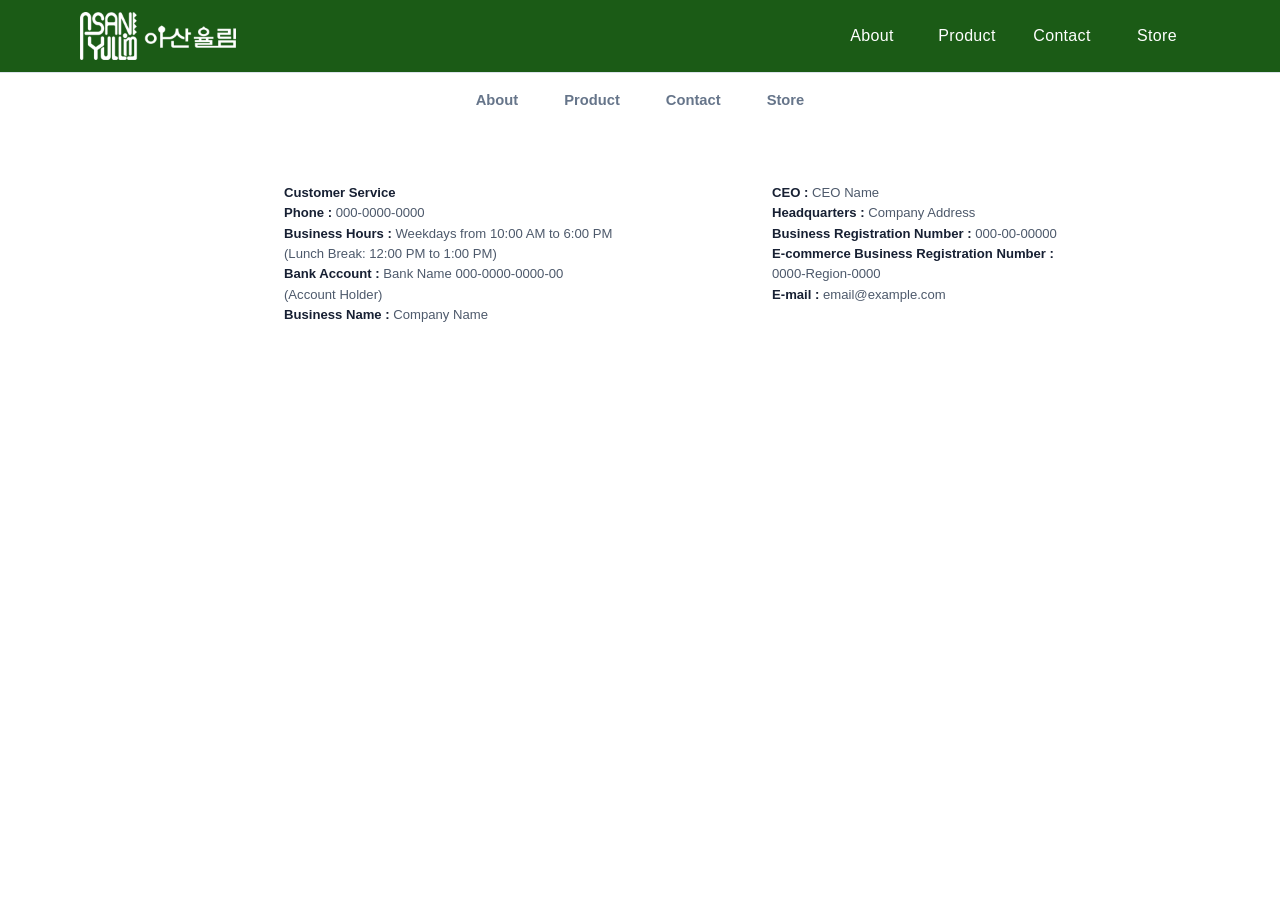
==== commit 3cd6d22a: "대문 작업 및 nav 수정" ====
--- a/about/index.html
+++ b/about/index.html
@@ -4,7 +4,7 @@
   <meta charset="UTF-8" />
   <meta name="viewport" content="width=device-width, initial-scale=1.0" />
 
-  <title>Company Overview | Website</title>
+  <title>About | Website</title>
   <meta name="description" content="Company overview page." />
 
   <link rel="stylesheet" href="../css/base.css" />
--- a/css/base.css
+++ b/css/base.css
@@ -1,24 +1,15 @@
 :root {
   --color-bg: #ffffff;
-  --color-bg-soft: #f5f7fb;
-  --color-page-bg: #f7f8fc;
-  --color-card-bg: #ffffff;
+  --color-bg-soft: #f6f8fb;
+  --color-surface: #ffffff;
   --color-text: #172033;
-  --color-copy: #4c5666;
-  --color-muted: #657083;
-  --color-border: #d9e1ec;
-  --color-card-border: #d1d7e2;
-  --color-divider: #dfe4ec;
-  --color-primary: #009900;
+  --color-copy: #4d596b;
+  --color-muted: #66758a;
+  --color-border: #dce3ec;
+  --color-primary: #1b5b16;
+  --color-primary-hover: #144510;
   --color-black: #000000;
   --color-white: #ffffff;
-  --color-h: #e86324;
-  --color-s: #f4bc1a;
-  --color-d: #29993c;
-  --color-c: #449cd6;
-  --color-about-soft: #f3f9ff;
-  --color-works-soft: #dff3ff;
-  --color-export-soft: #eaf8ee;
 
   --container-width: 1120px;
   --button-radius: 8px;
@@ -50,6 +41,13 @@
   text-decoration: none;
 }
 
+button,
+input,
+textarea,
+select {
+  font: inherit;
+}
+
 p,
 h1,
 h2,
@@ -62,102 +60,6 @@
   margin: 0 auto;
 }
 
-
-/* Common typography and sections */
-
-/* Sections */
-
 .section {
   padding: 88px 0;
 }
-
-.intro-section {
-  border-top: 1px solid var(--color-border);
-}
-
-.about-content {
-  display: grid;
-  gap: 42px;
-}
-
-.about-intro {
-  display: grid;
-  grid-template-columns: 0.85fr 1.15fr;
-  align-items: center;
-  gap: 64px;
-}
-
-.about-logo-wrap {
-  display: flex;
-  justify-content: center;
-}
-
-.about-logo {
-  width: min(100%, 360px);
-  height: auto;
-}
-
-.about-copy p,
-.about-detail p {
-  color: var(--color-muted);
-}
-
-.about-copy p {
-  margin-bottom: 12px;
-}
-
-.about-divider {
-  width: min(100%, 760px);
-  height: 1px;
-  margin: 4px auto;
-  background: linear-gradient(
-    90deg,
-    rgba(217, 225, 236, 0),
-    rgba(217, 225, 236, 0.9) 22%,
-    rgba(101, 112, 131, 0.35) 50%,
-    rgba(217, 225, 236, 0.9) 78%,
-    rgba(217, 225, 236, 0)
-  );
-}
-
-.about-detail {
-  max-width: 900px;
-  margin: 0 auto;
-  text-align: center;
-}
-
-.about-decoration {
-  width: min(100%, 260px);
-  height: auto;
-  margin: 0 auto 28px;
-}
-
-.about-concept-title {
-  margin-bottom: 24px;
-}
-
-.about-detail .business-heading {
-  margin: 36px 0 12px;
-  color: var(--color-text);
-  font-size: 1.35rem;
-  font-weight: 900;
-  letter-spacing: 0;
-}
-
-.business-heading span {
-  margin-left: 8px;
-}
-
-.business-image {
-  width: min(100%, 760px);
-  height: auto;
-  margin: 36px auto 0;
-}
-
-
-h2 {
-  margin-bottom: 20px;
-  font-size: clamp(1.9rem, 3vw, 3rem);
-  line-height: 1.18;
-  letter-spacing: -0.05em;
-}
--- a/css/layout.css
+++ b/css/layout.css
@@ -1,22 +1,19 @@
 /* Header */
 
 :root {
-  --header-height: 91px;
-  --header-top-padding: 18px;
-  --header-logo-height: 84px;
-  --header-nav-size: 1.04rem;
-  --header-action-size: 0.92rem;
-  --header-blog-height: 38px;
+  --header-height: 72px;
+  --header-top-padding: 0;
+  --header-logo-height: 48px;
+  --header-nav-size: 1rem;
 }
 
 .site-header {
   position: sticky;
   top: 0;
   z-index: 50;
-  background: rgba(255, 255, 255, 0.92);
-  border-bottom: 1px solid var(--color-border);
-  backdrop-filter: blur(14px);
-  transition: background 0.62s ease, border-color 0.62s ease, box-shadow 0.62s ease, backdrop-filter 0.62s ease;
+  background-color: var(--color-primary);
+  border-bottom: 0;
+  transition: background-color 0.42s ease;
 }
 
 .site-header.is-overlay {
@@ -26,25 +23,20 @@
 }
 
 .site-header.is-overlay.is-at-top {
-  background: transparent;
+  background-color: transparent;
   border-bottom-color: transparent;
   box-shadow: none;
   backdrop-filter: none;
 }
 
 .site-header.is-overlay.is-scrolled {
-  background: rgba(255, 255, 255, 0.94);
-  border-bottom-color: var(--color-border);
-  box-shadow: 0 10px 30px rgba(23, 32, 51, 0.08);
-  backdrop-filter: blur(14px);
+  background-color: var(--color-primary);
+  border-bottom-color: transparent;
+  box-shadow: none;
 }
 
 .site-header.is-overlay.is-at-top .header-inner {
   padding-top: var(--header-top-padding);
-}
-
-.site-header.is-scrolled .header-inner {
-  min-height: var(--header-height);
 }
 
 .header-inner {
@@ -52,8 +44,7 @@
   display: flex;
   align-items: center;
   justify-content: space-between;
-  gap: 24px;
-  transition: min-height 0.62s ease, padding 0.62s ease;
+  gap: 40px;
 }
 
 .logo {
@@ -62,42 +53,59 @@
   flex: 0 0 auto;
 }
 
-.logo img,
-.nav-blog img {
+.logo img {
   width: auto;
-  transition: opacity 0.62s ease;
 }
 
 .logo img {
   height: var(--header-logo-height);
 }
 
-.logo img.is-switching,
-.nav-blog img.is-switching {
+.logo img.is-switching {
   opacity: 0;
 }
 
 .site-nav {
   display: flex;
   align-items: center;
-  gap: 32px;
+  justify-content: flex-end;
+  flex: 1;
+  gap: 0;
+  font-family: "Noto Sans KR", "Pretendard", "Montserrat", "Segoe UI", Arial, sans-serif;
   font-size: var(--header-nav-size);
-  color: var(--color-muted);
-  transition: color 0.62s ease;
+  color: var(--color-white);
+  font-weight: 350;
+  letter-spacing: 0.02em;
 }
 
-.nav-links,
-.nav-actions {
+.nav-links {
   display: flex;
   align-items: center;
 }
 
 .nav-links {
-  gap: 32px;
+  gap: 9px;
 }
 
-.nav-actions {
-  gap: 10px;
+.nav-links a {
+  display: inline-grid;
+  align-items: center;
+  justify-items: center;
+  min-width: 86px;
+}
+
+.nav-label {
+  grid-area: 1 / 1;
+  font-weight: 350;
+  white-space: nowrap;
+}
+
+.nav-label-hover {
+  color: var(--color-white);
+  font-size: 0.9em;
+  font-weight: 350;
+  letter-spacing: 0;
+  opacity: 0;
 }
 
 .mobile-menu-toggle {
@@ -105,12 +113,22 @@
 }
 
 .site-nav a:hover {
-  color: var(--color-text);
+  color: var(--color-white);
+}
+
+.site-nav a:hover .nav-label-default,
+.site-nav a:focus-visible .nav-label-default {
+  opacity: 0;
+}
+
+.site-nav a:hover .nav-label-hover,
+.site-nav a:focus-visible .nav-label-hover {
+  opacity: 1;
 }
 
 .site-nav a.is-active {
-  color: var(--color-primary);
-  font-weight: 900;
+  color: var(--color-white);
+  font-weight: 400;
 }
 
 .site-header.is-overlay.is-at-top .site-nav,
@@ -120,54 +138,8 @@
 }
 
 .site-header.is-overlay.is-at-top .site-nav a:hover {
-  color: rgba(255, 255, 255, 0.82);
-}
-
-.nav-cta,
-.feature-more-button {
-  display: inline-flex;
-  align-items: center;
-  justify-content: center;
-  min-width: 78px;
-  min-height: 38px;
-  padding: 0 18px;
-  border-radius: var(--button-radius);
-  font-size: var(--header-action-size);
-  font-weight: 900;
-}
-
-.nav-cta {
-  color: var(--color-white);
-  background: var(--color-primary);
-  border: 1px solid var(--color-primary);
-  transition: color 0.62s ease, background 0.62s ease, border-color 0.62s ease;
-}
-
-.nav-blog {
-  min-width: 38px;
-  padding: 0;
-  border-color: transparent;
-  background: transparent;
-}
-
-.nav-blog img {
-  height: var(--header-blog-height);
-}
-
-.nav-cta:hover {
   color: var(--color-white);
 }
-
-.site-header.is-overlay.is-at-top .nav-cta:not(.nav-blog) {
-  color: var(--color-white);
-  background: transparent;
-  border-color: rgba(255, 255, 255, 0.72);
-}
-
-.site-header.is-overlay.is-at-top .nav-cta:not(.nav-blog):hover {
-  background: rgba(255, 255, 255, 0.14);
-}
-
 
 /* Footer */
 
@@ -191,7 +163,7 @@
   gap: 46px;
   min-height: 54px;
   margin-bottom: 56px;
-  color: #657083;
+  color: var(--color-muted);
   font-size: 0.92rem;
   font-weight: 800;
 }
@@ -199,17 +171,6 @@
 .footer-nav a {
   display: inline-flex;
   align-items: center;
-}
-
-.footer-blog-link img {
-  width: auto;
-  height: 30px;
-}
-
-.footer-store-link {
-  color: var(--color-primary);
-  font-size: 1.45rem;
-  line-height: 1;
 }
 
 .footer-content {
@@ -234,4 +195,3 @@
   color: var(--color-text);
   font-weight: 700;
 }
-
--- a/css/about.css
+++ b/css/about.css
@@ -1,711 +1 @@
-/* About */
-
-.about-hero {
-  min-height: 100vh;
-  padding-bottom: 72px;
-  overflow: hidden;
-  background: var(--color-white);
-}
-
-.about-hero-shape {
-  position: relative;
-  display: flex;
-  align-items: center;
-  justify-content: center;
-  width: 128vw;
-  min-height: 106vh;
-  margin: -20vh 0 0 50%;
-  color: var(--color-white);
-  background: #004600;
-  border-radius: 0 0 50% 50% / 0 0 70% 70%;
-  transform: translateX(-50%);
-  transform-origin: top center;
-  will-change: transform, opacity, border-radius;
-  animation: aboutShapeDrop 1750ms cubic-bezier(0.16, 1, 0.3, 1) both;
-}
-
-.about-hero-content {
-  display: grid;
-  justify-items: center;
-  width: min(100% - 72px, 1180px);
-  padding-top: calc(130px + 20vh);
-  text-align: center;
-}
-
-.about-hero-mark {
-  width: clamp(94px, 10vw, 152px);
-  height: auto;
-  margin-top: 92px;
-  filter: drop-shadow(0 12px 24px rgba(0, 0, 0, 0.12));
-}
-
-.about-hero h1 {
-  max-width: 760px;
-  margin: 0;
-  color: var(--color-white);
-  font-size: clamp(1.66rem, 2.55vw, 2.45rem);
-  font-weight: 800;
-  line-height: 1.5;
-  letter-spacing: 0;
-}
-
-.about-ceo-message {
-  width: min(100% - 72px, 1180px);
-  margin: 72px auto 0;
-  padding-bottom: 84px;
-  color: var(--color-text);
-  text-align: center;
-}
-
-.about-ceo-message blockquote {
-  margin: 0 auto 76px;
-  color: #232a35;
-  font-size: clamp(1.08rem, 1.55vw, 1.42rem);
-  font-weight: 400;
-  line-height: 2;
-}
-
-.about-ceo-profile {
-  display: inline-flex;
-  align-items: center;
-  justify-content: center;
-  gap: 42px;
-  text-align: left;
-}
-
-.about-ceo-profile img {
-  width: clamp(164px, 15.5vw, 216px);
-  aspect-ratio: 1;
-  object-fit: cover;
-  border-radius: 50%;
-}
-
-.about-ceo-name {
-  margin-bottom: 2px;
-  color: var(--color-text);
-  font-size: clamp(1.1rem, 1.55vw, 1.45rem);
-  font-weight: 650;
-  line-height: 1.2;
-}
-
-.about-ceo-title {
-  margin-bottom: 0;
-  color: var(--color-muted);
-  font-size: clamp(0.82rem, 0.98vw, 0.96rem);
-  font-weight: 500;
-  line-height: 1.35;
-}
-
-.about-section-divider {
-  width: min(100% - 72px, 1180px);
-  height: 1px;
-  margin: 0 auto;
-  background: var(--color-border);
-}
-
-.about-quality-section {
-  width: min(100% - 72px, 1180px);
-  margin: 0 auto;
-  padding: 76px 0 104px;
-}
-
-.about-quality-copy {
-  display: grid;
-  grid-template-columns: minmax(280px, 0.86fr) minmax(420px, 1.14fr);
-  gap: 92px;
-  align-items: start;
-  margin-bottom: 82px;
-}
-
-.about-quality-copy h2 {
-  max-width: 390px;
-  margin: 0;
-  color: var(--color-text);
-  font-size: clamp(1.65rem, 2.65vw, 2.55rem);
-  font-weight: 700;
-  line-height: 1.42;
-  letter-spacing: 0;
-}
-
-.about-quality-text {
-  padding-top: 10px;
-}
-
-.about-quality-text p {
-  max-width: 680px;
-  margin: 0 0 24px;
-  color: #3e4653;
-  font-size: clamp(0.88rem, 0.98vw, 0.98rem);
-  font-weight: 400;
-  line-height: 1.78;
-}
-
-.about-quality-text p:last-child {
-  margin-bottom: 0;
-}
-
-.about-factory-grid {
-  display: grid;
-  grid-template-columns: repeat(4, minmax(0, 1fr));
-  gap: 16px;
-}
-
-.about-factory-grid img {
-  width: 100%;
-  aspect-ratio: 1.08 / 1;
-  object-fit: cover;
-}
-
-.about-export-section {
-  background: var(--color-white);
-}
-
-.about-export-map {
-  width: 100%;
-  max-height: 620px;
-  object-fit: cover;
-}
-
-.about-export-vision {
-  color: var(--color-white);
-  background: #004600;
-}
-
-.about-export-vision-inner {
-  display: grid;
-  grid-template-columns: minmax(280px, 0.9fr) minmax(440px, 1.1fr);
-  gap: 92px;
-  align-items: center;
-  width: min(100% - 72px, 1180px);
-  margin: 0 auto;
-  padding: 86px 0 92px;
-}
-
-.about-export-vision h2 {
-  margin: 0;
-  color: var(--color-white);
-  font-size: clamp(1.65rem, 2.65vw, 2.55rem);
-  font-weight: 700;
-  line-height: 1.5;
-  letter-spacing: 0;
-}
-
-.about-export-vision p {
-  max-width: 680px;
-  margin: 0;
-  color: var(--color-white);
-  font-size: clamp(0.88rem, 0.98vw, 0.98rem);
-  font-weight: 500;
-  line-height: 1.78;
-}
-
-.about-products-section {
-  width: min(100% - 72px, 1180px);
-  margin: 0 auto;
-  padding: 92px 0 108px;
-  text-align: center;
-}
-
-.about-products-section h2 {
-  margin: 0 0 62px;
-  color: var(--color-primary);
-  font-size: clamp(1.65rem, 2.65vw, 2.55rem);
-  font-weight: 700;
-  line-height: 1.32;
-  letter-spacing: 0;
-}
-
-.about-products-grid {
-  display: grid;
-  grid-template-columns: repeat(3, minmax(0, 1fr));
-  gap: 54px 36px;
-}
-
-.about-product-card {
-  display: grid;
-  justify-items: center;
-  gap: 18px;
-}
-
-.about-product-card img {
-  width: min(100%, 260px);
-  aspect-ratio: 1;
-  object-fit: contain;
-}
-
-.about-product-card p {
-  margin: 0;
-  color: var(--color-text);
-  font-size: clamp(0.96rem, 1.18vw, 1.16rem);
-  font-weight: 500;
-  line-height: 1.35;
-}
-
-.about-logistics-section {
-  display: grid;
-  grid-template-columns: minmax(420px, 1.12fr) minmax(360px, 0.88fr);
-  gap: 72px;
-  align-items: start;
-  width: min(100% - 72px, 1080px);
-  margin: 0 auto;
-  padding: 18px 0 112px;
-}
-
-.about-logistics-copy {
-  padding-top: 4px;
-}
-
-.about-logistics-copy h2 {
-  max-width: 580px;
-  margin: 0 0 34px;
-  color: var(--color-text);
-  font-size: clamp(1.34rem, 1.92vw, 1.82rem);
-  font-weight: 700;
-  line-height: 1.35;
-  letter-spacing: 0;
-}
-
-.about-logistics-copy p {
-  max-width: 600px;
-  margin: 0 0 24px;
-  color: #3e4653;
-  font-size: clamp(0.84rem, 0.92vw, 0.92rem);
-  font-weight: 400;
-  line-height: 1.78;
-}
-
-.about-logistics-copy p:last-child {
-  margin-bottom: 0;
-}
-
-.about-logistics-section > img {
-  width: 100%;
-  min-height: 420px;
-  object-fit: cover;
-  border-radius: 4px;
-}
-
-@keyframes aboutShapeDrop {
-  0% {
-    opacity: 0;
-    border-radius: 0 0 50% 50% / 0 0 48% 48%;
-    transform: translate(-50%, -88vh) scaleX(0.92) scaleY(1.12);
-  }
-
-  58% {
-    opacity: 1;
-    border-radius: 0 0 50% 50% / 0 0 82% 82%;
-    transform: translate(-50%, 36px) scaleX(1.045) scaleY(0.95);
-  }
-
-  100% {
-    opacity: 1;
-    border-radius: 0 0 50% 50% / 0 0 70% 70%;
-    transform: translate(-50%, 0) scaleX(1) scaleY(1);
-  }
-}
-
-@media (max-width: 860px) {
-  .about-hero {
-    min-height: 92vh;
-    padding-bottom: 48px;
-  }
-
-  .about-hero-shape {
-    width: 150vw;
-    min-height: 96vh;
-    margin-top: -18vh;
-    border-radius: 0 0 50% 50% / 0 0 58% 58%;
-  }
-
-  .about-hero-content {
-    width: min(100% - 36px, 560px);
-    padding-top: calc(128px + 18vh);
-  }
-
-  .about-hero-mark {
-    width: clamp(82px, 22vw, 118px);
-    margin-top: 56px;
-  }
-
-  .about-hero h1 {
-    font-size: clamp(1.34rem, 5.8vw, 1.86rem);
-    line-height: 1.42;
-  }
-
-  .about-ceo-message {
-    width: min(100% - 36px, 560px);
-    margin-top: 48px;
-    padding-bottom: 64px;
-  }
-
-  .about-ceo-message blockquote {
-    margin-bottom: 48px;
-    font-size: clamp(0.98rem, 4.4vw, 1.18rem);
-    line-height: 1.85;
-  }
-
-  .about-ceo-message blockquote br {
-    display: none;
-  }
-
-  .about-ceo-profile {
-    gap: 22px;
-  }
-
-  .about-ceo-profile img {
-    width: 132px;
-  }
-
-  .about-section-divider,
-  .about-quality-section {
-    width: min(100% - 36px, 560px);
-  }
-
-  .about-quality-section {
-    padding: 52px 0 72px;
-  }
-
-  .about-quality-copy {
-    grid-template-columns: 1fr;
-    gap: 24px;
-    margin-bottom: 42px;
-  }
-
-  .about-quality-copy h2 {
-    font-size: clamp(1.48rem, 7vw, 2.05rem);
-    line-height: 1.36;
-  }
-
-  .about-quality-text {
-    padding-top: 0;
-  }
-
-  .about-factory-grid {
-    grid-template-columns: repeat(2, minmax(0, 1fr));
-    gap: 12px;
-  }
-
-  .about-export-map {
-    min-height: 260px;
-  }
-
-  .about-export-vision-inner {
-    grid-template-columns: 1fr;
-    gap: 26px;
-    width: min(100% - 36px, 560px);
-    padding: 56px 0 64px;
-  }
-
-  .about-export-vision h2 {
-    font-size: clamp(1.48rem, 7vw, 2.05rem);
-    line-height: 1.38;
-  }
-
-  .about-export-vision p {
-    font-size: clamp(0.86rem, 3.8vw, 0.96rem);
-    font-weight: 500;
-  }
-
-  .about-products-section {
-    width: min(100% - 36px, 560px);
-    padding: 64px 0 76px;
-  }
-
-  .about-products-section h2 {
-    margin-bottom: 42px;
-    font-size: clamp(1.48rem, 7vw, 2.05rem);
-  }
-
-  .about-products-grid {
-    grid-template-columns: repeat(2, minmax(0, 1fr));
-    gap: 36px 18px;
-  }
-
-  .about-product-card img {
-    width: min(100%, 180px);
-  }
-
-  .about-product-card p {
-    font-size: clamp(0.84rem, 3.8vw, 0.98rem);
-  }
-
-  .about-logistics-section {
-    grid-template-columns: 1fr;
-    gap: 34px;
-    width: min(100% - 36px, 560px);
-    padding: 0 0 72px;
-  }
-
-  .about-logistics-copy h2 {
-    margin-bottom: 24px;
-    font-size: clamp(1.22rem, 5.8vw, 1.66rem);
-  }
-
-  .about-logistics-copy p {
-    font-size: clamp(0.82rem, 3.6vw, 0.92rem);
-  }
-
-  .about-logistics-section > img {
-    min-height: 320px;
-  }
-}
-
-/* Sub pages */
-
-.page-title-line {
-  display: flex;
-  align-items: center;
-  justify-content: center;
-  gap: 18px;
-  width: min(100% - 32px, 760px);
-  margin: 46px auto 0;
-  color: var(--color-primary);
-  font-size: 0.92rem;
-  font-weight: 900;
-  letter-spacing: 0.12em;
-}
-
-.page-title-line::before,
-.page-title-line::after {
-  content: "";
-  flex: 1;
-  height: 1px;
-  background: linear-gradient(
-    90deg,
-    rgba(217, 225, 236, 0),
-    rgba(101, 112, 131, 0.32)
-  );
-}
-
-.page-title-line::after {
-  transform: scaleX(-1);
-}
-
-.about-page-intro {
-  margin-top: 36px;
-  background: var(--color-about-soft);
-}
-
-.about-page-intro-inner {
-  max-width: 900px;
-  text-align: center;
-}
-
-.about-page-intro .about-logo {
-  width: min(100%, 300px);
-  margin: 0 auto 34px;
-}
-
-.about-page-intro h1 {
-  max-width: none;
-  margin-right: auto;
-  margin-bottom: 20px;
-  margin-left: auto;
-  letter-spacing: -0.04em;
-}
-
-.about-page-detail {
-  background: var(--color-white);
-}
-
-.about-whatdo-section {
-  color: var(--color-white);
-  background-image:
-    linear-gradient(rgba(0, 0, 0, 0.48), rgba(0, 0, 0, 0.48)),
-    url("../images/배경1.png");
-  background-position: center;
-  background-repeat: no-repeat;
-  background-size: cover;
-}
-
-.about-whatdo-design-section {
-  background-image:
-    linear-gradient(rgba(0, 0, 0, 0.48), rgba(0, 0, 0, 0.48)),
-    url("../images/배경2.png");
-}
-
-.about-whatdo-export-section {
-  background-image:
-    linear-gradient(rgba(0, 0, 0, 0.48), rgba(0, 0, 0, 0.48)),
-    url("../images/배경3.png");
-  background-position: center;
-  background-repeat: no-repeat;
-  background-size: cover;
-}
-
-.about-whatdo-inner {
-  display: grid;
-  justify-items: center;
-  text-align: center;
-}
-
-.about-whatdo-inner h2 {
-  margin-bottom: 36px;
-  color: var(--color-white);
-  font-size: clamp(1.8rem, 3vw, 2.35rem);
-  letter-spacing: 0;
-}
-
-.about-whatdo-inner img {
-  width: min(100%, 820px);
-  height: auto;
-}
-
-.about-whatdo-inner p {
-  max-width: 760px;
-  margin: 34px auto 0;
-  color: var(--color-white);
-  font-size: 0.98rem;
-  font-weight: 700;
-}
-
-.about-whatdo-design-section .about-whatdo-inner p,
-.about-whatdo-export-section .about-whatdo-inner p {
-  max-width: 980px;
-}
-
-.about-whatdo-image-section {
-  background: var(--color-white);
-}
-
-.about-whatdo-image-section img {
-  width: min(100%, 820px);
-  height: auto;
-  margin: 0 auto;
-}
-
-.about-homepage-section {
-  background: #fff1c8;
-}
-
-.about-homepage-inner {
-  display: grid;
-  justify-items: center;
-  text-align: center;
-}
-
-.about-homepage-inner > img {
-  width: min(100%, 520px);
-  height: auto;
-  margin-bottom: 52px;
-}
-
-.about-homepage-copy {
-  width: min(100%, 920px);
-  padding: 36px 28px;
-  background: rgba(255, 250, 238, 0.86);
-  border-radius: 8px;
-}
-
-.about-homepage-copy h2 {
-  margin-bottom: 18px;
-  font-size: 1.2rem;
-  font-weight: 900;
-  letter-spacing: 0;
-}
-
-.about-homepage-copy p {
-  margin-bottom: 6px;
-  color: var(--color-muted);
-}
-
-.about-homepage-copy p:last-child {
-  margin-bottom: 0;
-}
-
-.about-homepage-note {
-  max-width: 860px;
-  margin: 40px auto 0;
-  color: var(--color-text);
-  font-size: 1rem;
-  font-weight: 900;
-}
-
-.about-design-field-section {
-  background: var(--color-white);
-}
-
-.about-design-field-inner {
-  text-align: center;
-}
-
-.about-design-field-inner h2 {
-  margin-bottom: 42px;
-  font-size: clamp(1.7rem, 2.6vw, 2.25rem);
-  font-weight: 900;
-  letter-spacing: 0;
-}
-
-.about-design-field-inner h2 span {
-  margin-left: 8px;
-}
-
-.about-design-field-inner img {
-  width: min(100%, 860px);
-  height: auto;
-  margin: 0 auto;
-}
-
-.about-product-export-section {
-  background: var(--color-export-soft);
-}
-
-.about-product-export-inner {
-  display: grid;
-  justify-items: center;
-  text-align: center;
-}
-
-.about-product-export-copy {
-  margin-bottom: 48px;
-}
-
-.about-product-export-copy h2 {
-  margin-bottom: 16px;
-  color: var(--color-text);
-  font-size: clamp(1.25rem, 2vw, 1.45rem);
-  font-weight: 900;
-  line-height: 1.35;
-  letter-spacing: 0;
-}
-
-.about-product-export-copy h2 span {
-  margin-left: 6px;
-}
-
-.about-product-export-copy p {
-  margin-bottom: 0;
-  color: var(--color-text);
-  font-size: 0.92rem;
-}
-
-.about-product-export-inner > img {
-  width: min(100%, 840px);
-  height: auto;
-}
-
-
-/* Works */
-
-.works-preview {
-  background: var(--color-works-soft);
-}
-
-.works-preview-inner {
-  width: min(100% - 32px, 1000px);
-}
-
-.works-grid {
-  display: grid;
-  grid-template-columns: repeat(3, minmax(0, 1fr));
-  gap: 38px;
-}
-
-.works-grid img {
-  width: 100%;
-  aspect-ratio: 4 / 3;
-  object-fit: cover;
-  border-radius: 8px;
-}
-
+/* Company overview page styles */
--- a/css/responsive.css
+++ b/css/responsive.css
@@ -2,10 +2,9 @@
 
 @media (max-width: 860px) {
   :root {
-    --header-height: 78px;
-    --header-logo-height: 58px;
-    --header-blog-height: 30px;
-    --header-action-size: 0.72rem;
+    --header-height: 64px;
+    --header-logo-height: 42px;
+    --header-nav-size: 0.94rem;
   }
 
   .header-inner {
@@ -24,11 +23,6 @@
     min-width: 0;
   }
 
-  .nav-actions {
-    flex: 0 0 auto;
-    gap: 6px;
-  }
-
   .nav-links {
     position: absolute;
     top: calc(100% + 8px);
@@ -38,9 +32,9 @@
     display: grid;
     gap: 0;
     padding: 10px;
-    color: var(--color-text);
-    background: rgba(255, 255, 255, 0.97);
-    border: 1px solid var(--color-border);
+    color: var(--color-white);
+    background: var(--color-primary);
+    border: 1px solid rgba(255, 255, 255, 0.2);
     border-radius: 8px;
     box-shadow: 0 18px 40px rgba(23, 32, 51, 0.14);
     opacity: 0;
@@ -58,29 +52,19 @@
   }
 
   .nav-links a {
+    min-width: 0;
     padding: 13px 12px;
-    color: var(--color-text) !important;
+    color: var(--color-white) !important;
     border-radius: 6px;
+    line-height: 1.35;
   }
 
   .nav-links a.is-active {
-    color: var(--color-primary) !important;
+    color: var(--color-white) !important;
   }
 
   .nav-links a:hover {
-    background: rgba(0, 153, 0, 0.08);
-  }
-
-  .nav-cta {
-    min-width: 0;
-    min-height: 32px;
-    padding: 0 10px;
-    white-space: nowrap;
-  }
-
-  .nav-blog {
-    min-width: 30px;
-    padding: 0;
+    background: rgba(255, 255, 255, 0.12);
   }
 
   .mobile-menu-toggle {
@@ -93,9 +77,9 @@
     flex-direction: column;
     gap: 5px;
     padding: 0;
-    color: var(--color-text);
-    background: rgba(255, 255, 255, 0.92);
-    border: 1px solid var(--color-border);
+    color: var(--color-white);
+    background: transparent;
+    border: 1px solid rgba(255, 255, 255, 0.54);
     border-radius: 6px;
   }
 
@@ -105,12 +89,6 @@
     background: currentColor;
     border-radius: 999px;
     transition: transform 0.22s ease, opacity 0.22s ease;
-  }
-
-  .site-header.is-overlay.is-at-top .mobile-menu-toggle {
-    color: var(--color-white);
-    background: rgba(255, 255, 255, 0.12);
-    border-color: rgba(255, 255, 255, 0.54);
   }
 
   .site-header.is-mobile-menu-open .mobile-menu-toggle span:nth-child(1) {
@@ -123,311 +101,6 @@
 
   .site-header.is-mobile-menu-open .mobile-menu-toggle span:nth-child(3) {
     transform: translateY(-7px) rotate(-45deg);
-  }
-
-  @media (max-width: 420px) {
-    :root {
-      --header-logo-height: 50px;
-      --header-blog-height: 26px;
-      --header-action-size: 0.66rem;
-    }
-
-    .header-inner {
-      gap: 6px;
-    }
-
-    .site-nav {
-      gap: 5px;
-    }
-
-    .nav-cta {
-      min-height: 30px;
-      padding: 0 8px;
-    }
-
-    .mobile-menu-toggle {
-      width: 32px;
-      height: 32px;
-    }
-  }
-
-  .hero {
-    min-height: 100vh;
-    padding: 150px 0 56px;
-  }
-
-  .hero-title {
-    font-size: clamp(1.35rem, 7.5vw, 2.45rem);
-  }
-
-  .hero-copy br {
-    display: none;
-  }
-
-  .hero-actions {
-    flex-wrap: wrap;
-    gap: 12px;
-  }
-
-  .certification-mark-list {
-    flex-wrap: wrap;
-    gap: 18px 24px;
-    margin-bottom: 38px;
-  }
-
-  .certification-mark-list img {
-    height: 68px;
-  }
-
-  .export-products-title {
-    margin-bottom: 42px;
-  }
-
-  .export-product-list {
-    grid-template-columns: repeat(2, minmax(0, 1fr));
-    gap: 24px 12px;
-  }
-
-  .export-product-item img {
-    width: min(100%, 160px);
-    height: auto;
-  }
-
-  .feature-section {
-    min-height: 420px;
-  }
-
-  .feature-title {
-    font-size: clamp(1.3rem, 6.2vw, 2rem);
-  }
-
-  .origin-inner {
-    grid-template-columns: 1fr;
-    width: min(100% - 32px, 560px);
-    gap: 28px;
-  }
-
-  .origin-copy {
-    min-height: auto;
-    padding: 0 0 34px;
-  }
-
-  .origin-copy-top {
-    padding-bottom: 34px;
-  }
-
-  .origin-stats {
-    gap: 22px;
-    padding-top: 30px;
-  }
-
-  .origin-image {
-    padding-left: 0;
-  }
-
-  .exposition-inner {
-    grid-template-columns: 1fr;
-    width: min(100% - 32px, 620px);
-    gap: 36px;
-  }
-
-  .exposition-gallery {
-    gap: 18px;
-  }
-
-  .exposition-image.is-first,
-  .exposition-image.is-third,
-  .exposition-image.is-fourth {
-    margin-top: 0;
-  }
-
-  .buyer-meeting-marquee {
-    width: min(100% - 32px, 620px);
-    margin-top: 46px;
-  }
-
-  .buyer-meeting-track img {
-    width: min(82vw, 420px);
-  }
-
-  .gallery-lightbox {
-    padding: 18px;
-  }
-
-  .gallery-lightbox button {
-    width: 42px;
-    height: 42px;
-  }
-
-  .patents-inner {
-    width: min(100% - 32px, 620px);
-  }
-
-  .certificate-grid {
-    grid-template-columns: repeat(2, minmax(0, 1fr));
-    gap: 16px;
-  }
-
-  .certificate-card {
-    min-height: 300px;
-    padding: 18px;
-  }
-
-  .certificate-card img {
-    max-height: 184px;
-  }
-
-  .certificate-card h3 {
-    min-height: 42px;
-    font-size: 0.82rem;
-  }
-
-  .page-title-line {
-    gap: 12px;
-    margin-top: 34px;
-  }
-
-  .about-page-intro {
-    margin-top: 28px;
-  }
-
-  .about-whatdo-inner h2 {
-    margin-bottom: 28px;
-  }
-
-  .about-whatdo-inner p {
-    margin-top: 28px;
-    font-size: 0.92rem;
-  }
-
-  .about-homepage-inner > img {
-    margin-bottom: 36px;
-  }
-
-  .about-homepage-copy {
-    padding: 30px 20px;
-  }
-
-  .about-homepage-note {
-    margin-top: 32px;
-    font-size: 0.92rem;
-  }
-
-  .about-design-field-inner h2 {
-    margin-bottom: 32px;
-  }
-
-  .about-product-export-copy {
-    margin-bottom: 32px;
-  }
-
-  .about-product-export-copy h2 span {
-    display: block;
-    margin-left: 0;
-  }
-
-  .about-intro {
-    grid-template-columns: 1fr;
-    gap: 36px;
-  }
-
-  .about-content {
-    gap: 34px;
-  }
-
-  .about-divider {
-    width: min(100%, 520px);
-  }
-
-  .about-detail {
-    text-align: left;
-  }
-
-  .about-decoration,
-  .business-image {
-    margin-right: auto;
-    margin-left: auto;
-  }
-
-  .card-grid {
-    grid-template-columns: 1fr;
-  }
-
-  .works-preview-inner {
-    width: min(100% - 32px, 520px);
-  }
-
-  .works-grid {
-    grid-template-columns: 1fr;
-    gap: 22px;
-  }
-
-  .contact-heading {
-    margin-bottom: 38px;
-  }
-
-  .contact-heading h1 {
-    font-size: clamp(1.8rem, 9vw, 2.6rem);
-  }
-
-  .contact-heading p br {
-    display: none;
-  }
-
-  .contact-card-grid {
-    grid-template-columns: 1fr;
-    gap: 18px;
-  }
-
-  .contact-card {
-    min-height: auto;
-    padding: 30px 22px;
-  }
-
-  .contact-address-detail {
-    padding-left: 0;
-  }
-
-  .works-heading {
-    margin-bottom: 34px;
-  }
-
-  .works-heading h1 span {
-    display: block;
-    margin-left: 0;
-  }
-
-  .works-service-grid {
-    grid-template-columns: 1fr;
-    gap: 18px;
-  }
-
-  .works-service-card {
-    min-height: auto;
-    padding: 34px 24px;
-  }
-
-  .works-content-block {
-    margin-top: 52px;
-    padding-top: 46px;
-  }
-
-  .works-block-heading {
-    margin-bottom: 34px;
-  }
-
-  .works-block-heading h2 span {
-    display: block;
-    margin-left: 0;
-  }
-
-  .works-product-grid {
-    grid-template-columns: 1fr;
-    gap: 14px;
-  }
-
-  .works-character-grid {
-    grid-template-columns: 1fr;
   }
 
   .footer-inner {
@@ -450,3 +123,22 @@
     width: 104px;
   }
 }
+
+@media (max-width: 420px) {
+  :root {
+    --header-logo-height: 38px;
+  }
+
+  .header-inner {
+    gap: 6px;
+  }
+
+  .site-nav {
+    gap: 5px;
+  }
+
+  .mobile-menu-toggle {
+    width: 32px;
+    height: 32px;
+  }
+}
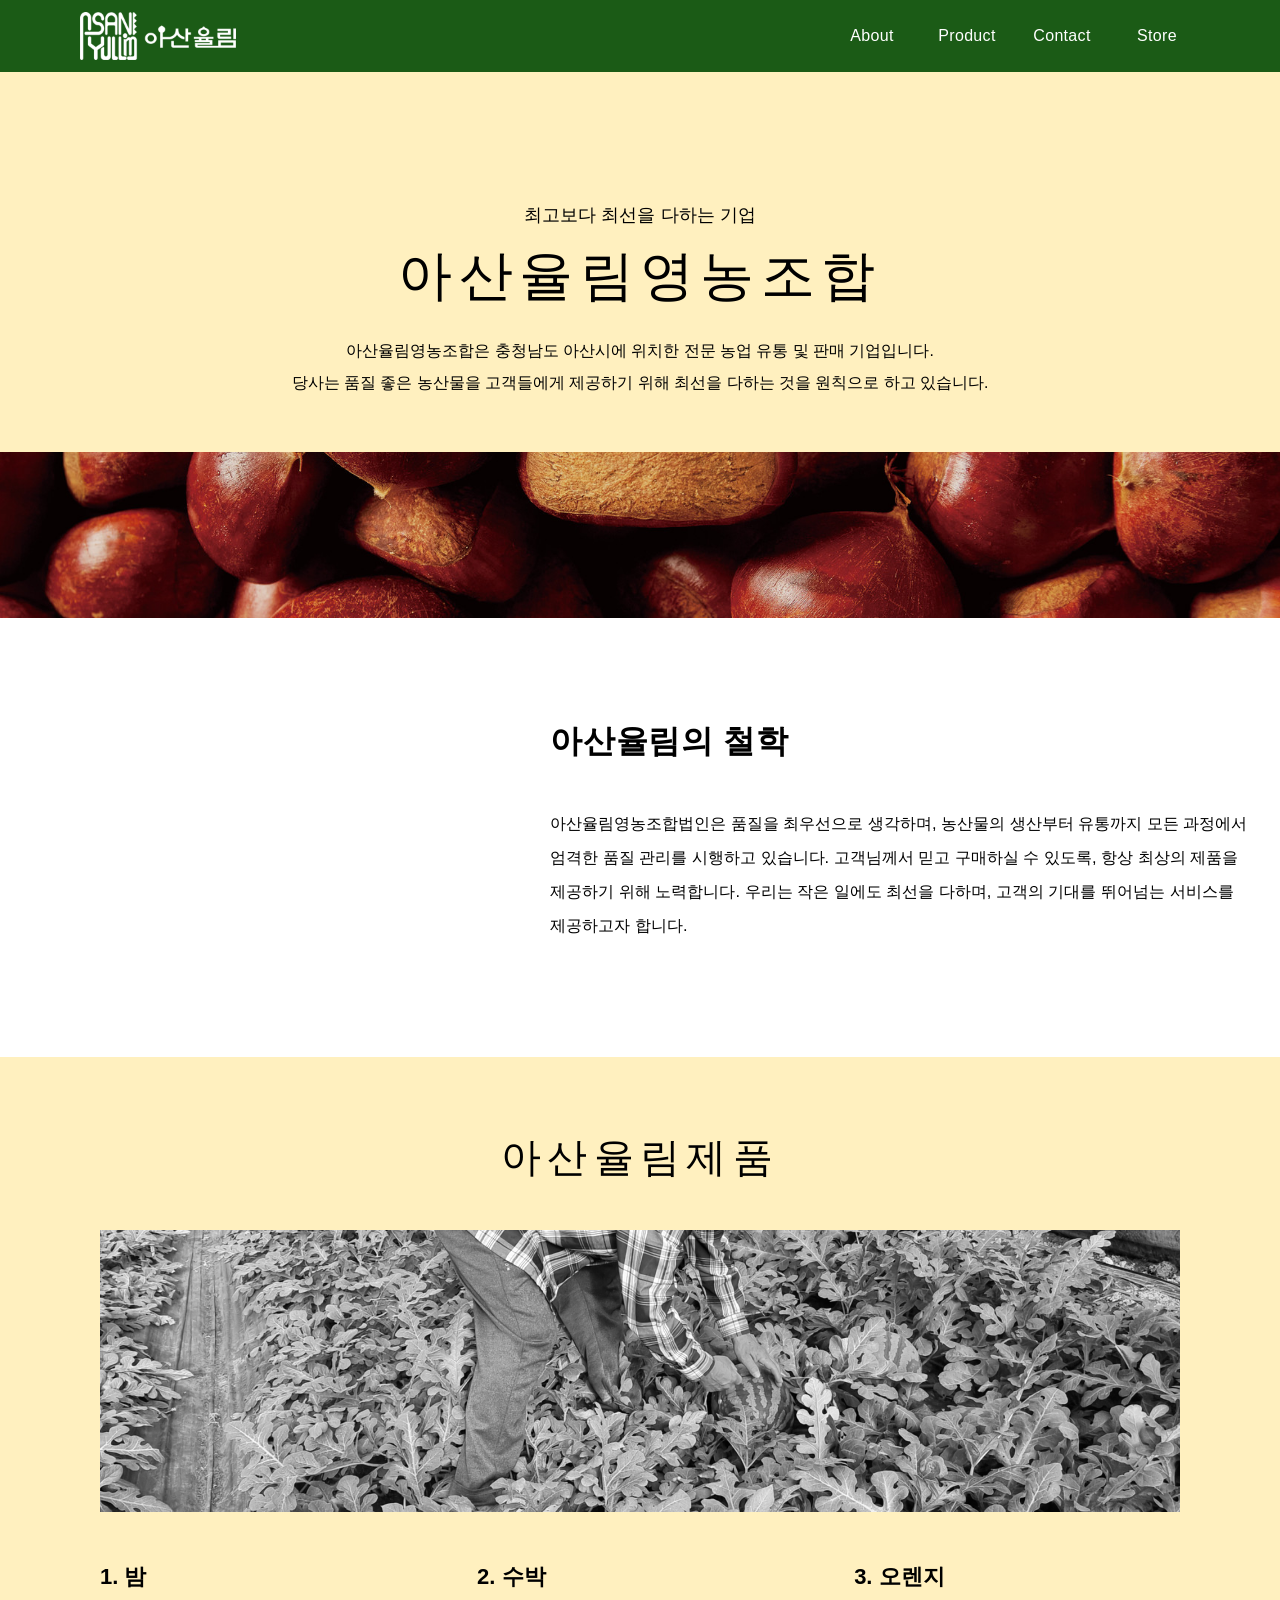
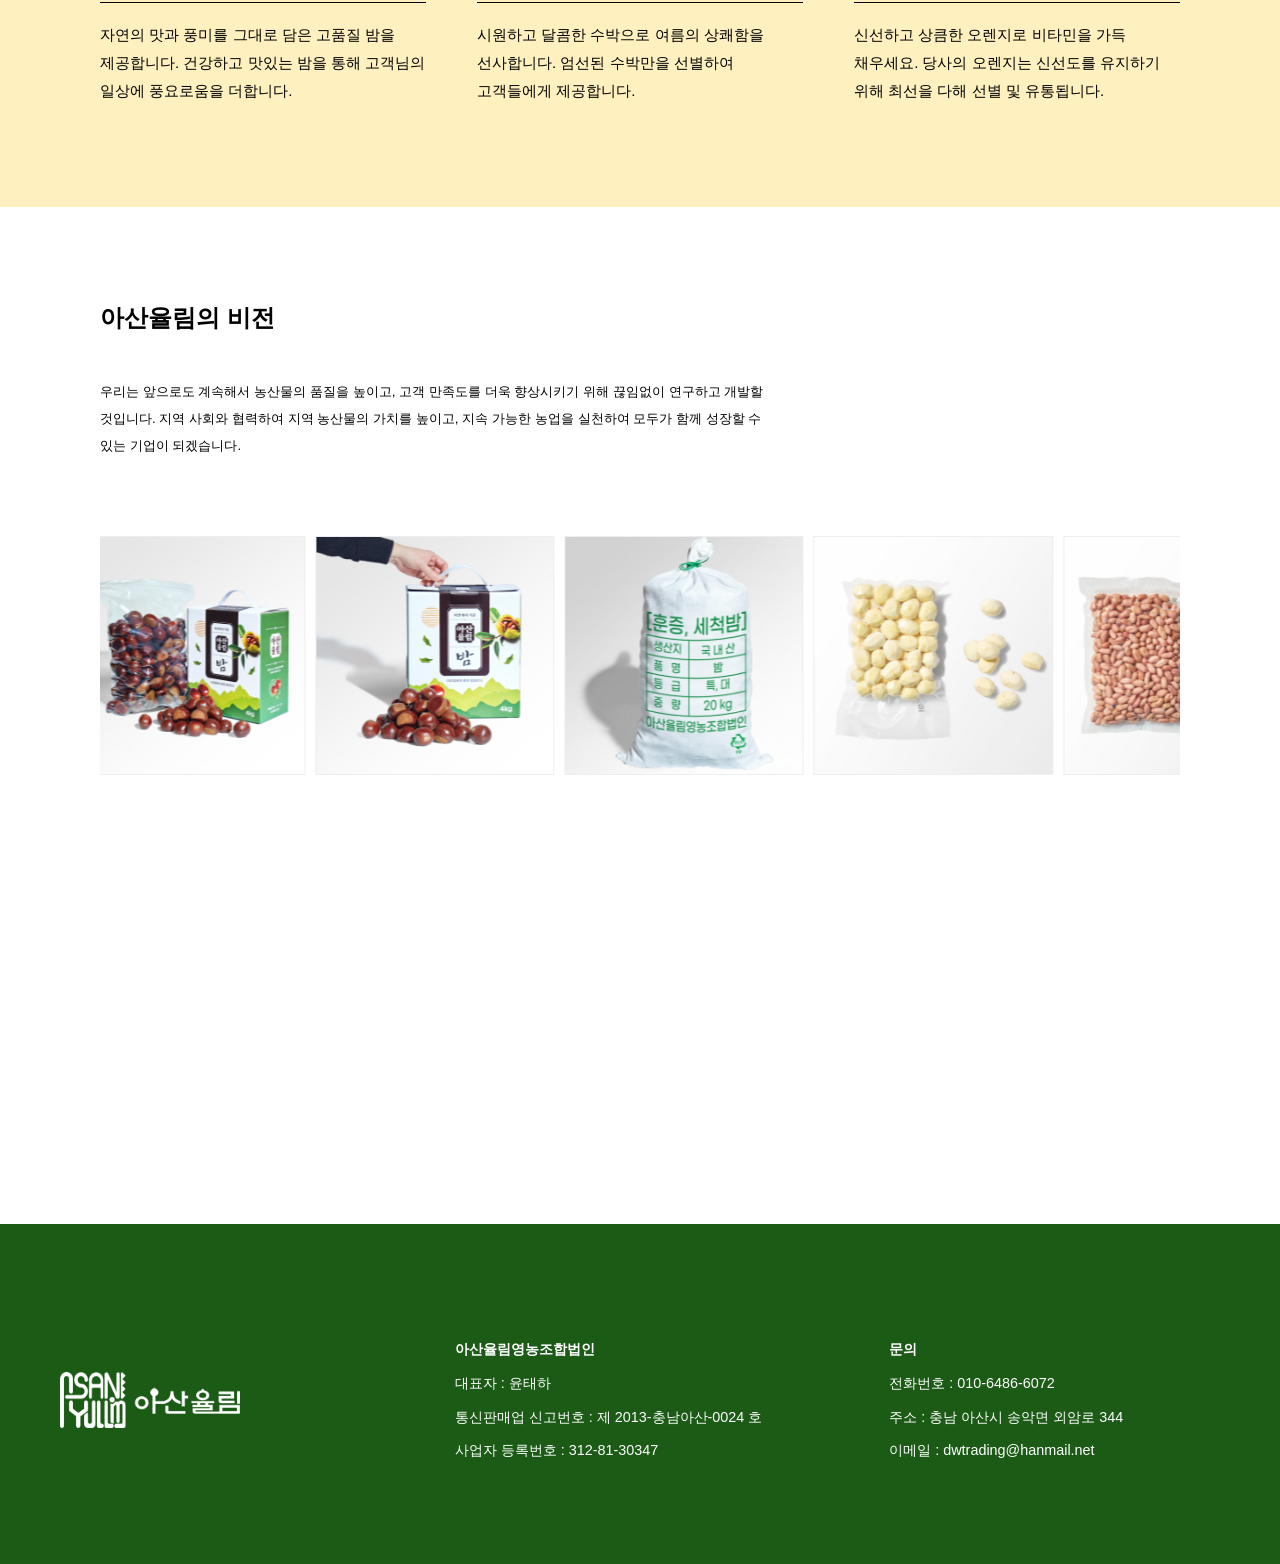
==== commit 0a439605: "about 페이지 일단 끝" ====
--- a/about/index.html
+++ b/about/index.html
@@ -17,7 +17,100 @@
 <body>
   <div data-site-header></div>
 
-  <main></main>
+  <main>
+    <section class="about-intro" aria-labelledby="about-intro-title">
+      <div class="about-intro-copy">
+        <p class="about-intro-eyebrow">최고보다 최선을 다하는 기업</p>
+        <h1 id="about-intro-title">아산율림영농조합</h1>
+        <p class="about-intro-description">
+          아산율림영농조합은 충청남도 아산시에 위치한 전문 농업 유통 및 판매 기업입니다.<br />
+          당사는 품질 좋은 농산물을 고객들에게 제공하기 위해 최선을 다하는 것을 원칙으로 하고 있습니다.
+        </p>
+      </div>
+      <div class="about-intro-visual" aria-hidden="true"></div>
+    </section>
+
+    <section class="about-philosophy" aria-labelledby="about-philosophy-title">
+      <div class="about-philosophy-copy">
+        <h2 id="about-philosophy-title">아산율림의 철학</h2>
+        <p>
+          아산율림영농조합법인은 품질을 최우선으로 생각하며, 농산물의 생산부터 유통까지 모든 과정에서
+          엄격한 품질 관리를 시행하고 있습니다. 고객님께서 믿고 구매하실 수 있도록, 항상 최상의 제품을
+          제공하기 위해 노력합니다. 우리는 작은 일에도 최선을 다하며, 고객의 기대를 뛰어넘는 서비스를 제공하고자 합니다.
+        </p>
+      </div>
+    </section>
+
+    <section class="about-products" aria-labelledby="about-products-title">
+      <div class="about-products-inner">
+        <h2 id="about-products-title">아산율림제품</h2>
+        <img class="about-products-image" src="../images/흑백.png" alt="수박 농장에서 수확하는 모습" loading="lazy" />
+
+        <div class="about-products-grid">
+          <article class="about-products-item">
+            <h3>1. 밤</h3>
+            <p>
+              자연의 맛과 풍미를 그대로 담은 고품질 밤을 제공합니다. 건강하고 맛있는 밤을 통해 고객님의 일상에 풍요로움을 더합니다.
+            </p>
+          </article>
+          <article class="about-products-item">
+            <h3>2. 수박</h3>
+            <p>
+              시원하고 달콤한 수박으로 여름의 상쾌함을 선사합니다. 엄선된 수박만을 선별하여 고객들에게 제공합니다.
+            </p>
+          </article>
+          <article class="about-products-item">
+            <h3>3. 오렌지</h3>
+            <p>
+              신선하고 상큼한 오렌지로 비타민을 가득 채우세요. 당사의 오렌지는 신선도를 유지하기 위해 최선을 다해 선별 및 유통됩니다.
+            </p>
+          </article>
+        </div>
+      </div>
+    </section>
+
+    <section class="about-vision" aria-labelledby="about-vision-title">
+      <div class="about-vision-copy">
+        <h2 id="about-vision-title">아산율림의 비전</h2>
+        <p>
+          우리는 앞으로도 계속해서 농산물의 품질을 높이고, 고객 만족도를 더욱 향상시키기 위해 끊임없이
+          연구하고 개발할 것입니다. 지역 사회와 협력하여 지역 농산물의 가치를 높이고, 지속 가능한 농업을
+          실천하여 모두가 함께 성장할 수 있는 기업이 되겠습니다.
+        </p>
+      </div>
+
+      <div class="home-product-carousel about-vision-carousel" aria-label="아산율림 제품 이미지">
+        <div class="home-product-track">
+          <article class="home-product-card"><img src="../images/제품1.png" alt="" draggable="false" loading="lazy" /></article>
+          <article class="home-product-card"><img src="../images/제품2.png" alt="" draggable="false" loading="lazy" /></article>
+          <article class="home-product-card"><img src="../images/제품3.png" alt="" draggable="false" loading="lazy" /></article>
+          <article class="home-product-card"><img src="../images/제품4.png" alt="" draggable="false" loading="lazy" /></article>
+          <article class="home-product-card"><img src="../images/제품5.png" alt="" draggable="false" loading="lazy" /></article>
+          <article class="home-product-card"><img src="../images/제품6.png" alt="" draggable="false" loading="lazy" /></article>
+          <article class="home-product-card"><img src="../images/제품7.png" alt="" draggable="false" loading="lazy" /></article>
+          <article class="home-product-card"><img src="../images/제품8.png" alt="" draggable="false" loading="lazy" /></article>
+          <article class="home-product-card"><img src="../images/제품9.png" alt="" draggable="false" loading="lazy" /></article>
+        </div>
+      </div>
+    </section>
+
+    <section class="about-store-cta" aria-label="Store shortcut">
+      <div class="about-store-cta-inner">
+        <p>
+          아산율림영농조합법인은 항상 여러분의 건강과 행복을 생각하며,<br />
+          최상의 제품과 서비스를 제공하기 위해 최선을 다하고 있습니다. 앞으로도 많은 관심과 사랑 부탁드립니다.
+        </p>
+        <a
+          class="about-store-cta-button"
+          href="https://smartstore.naver.com/asanyulim"
+          target="_blank"
+          rel="noopener noreferrer"
+        >
+          GO SHOP NOW
+        </a>
+      </div>
+    </section>
+  </main>
 
   <div data-site-footer></div>
 </body>
--- a/css/base.css
+++ b/css/base.css
@@ -13,6 +13,7 @@
 
   --container-width: 1120px;
   --button-radius: 8px;
+  --font-sans: Arial, "Noto Sans KR", sans-serif;
 }
 
 * {
@@ -27,7 +28,7 @@
   margin: 0;
   color: var(--color-text);
   background: var(--color-bg);
-  font-family: Arial, "Noto Sans KR", sans-serif;
+  font-family: var(--font-sans);
   line-height: 1.65;
 }
 
--- a/css/layout.css
+++ b/css/layout.css
@@ -146,52 +146,42 @@
 .site-footer {
   position: relative;
   z-index: 1;
-  padding: 0 0 58px;
-  color: var(--color-copy);
-  background: var(--color-bg);
-  border-top: 1px solid var(--color-border);
+  padding: clamp(92px, 9vw, 126px) 0 clamp(88px, 8vw, 120px);
+  color: var(--color-white);
+  background: var(--color-primary);
+  border-top: 0;
 }
 
 .footer-inner {
-  width: min(100% - 72px, 1180px);
-}
-
-.footer-nav {
-  display: flex;
-  align-items: center;
-  justify-content: center;
-  gap: 46px;
-  min-height: 54px;
-  margin-bottom: 56px;
-  color: var(--color-muted);
-  font-size: 0.92rem;
-  font-weight: 800;
-}
-
-.footer-nav a {
-  display: inline-flex;
-  align-items: center;
+  width: min(100% - 120px, 1160px);
 }
 
 .footer-content {
   display: grid;
-  grid-template-columns: 170px 1fr 1.08fr;
-  gap: clamp(36px, 5vw, 72px);
-  align-items: start;
+  grid-template-columns: 1fr 1.12fr 1fr;
+  gap: clamp(42px, 5vw, 78px);
+  align-items: center;
 }
 
 .footer-logo img {
-  width: 118px;
+  width: clamp(180px, 14vw, 250px);
   height: auto;
+  display: block;
 }
 
 .footer-info p {
-  margin-bottom: 0;
-  font-size: clamp(0.82rem, 0.92vw, 0.92rem);
-  line-height: 1.55;
+  margin: 0 0 13px;
+  color: var(--color-white);
+  font-size: clamp(0.9rem, 0.96vw, 1.02rem);
+  font-weight: 500;
+  line-height: 1.45;
 }
 
 .footer-info strong {
-  color: var(--color-text);
-  font-weight: 700;
+  color: var(--color-white);
+  font-weight: 800;
 }
+
+.footer-info p:last-child {
+  margin-bottom: 0;
+}
--- a/css/about.css
+++ b/css/about.css
@@ -1 +1,345 @@
 /* Company overview page styles */
+
+.about-intro {
+  padding-top: var(--header-height);
+  background: #fff0bf;
+}
+
+.about-intro-copy {
+  display: grid;
+  justify-items: center;
+  padding: clamp(42px, 4.6vw, 68px) 24px clamp(40px, 4.2vw, 62px);
+  color: var(--color-black);
+  text-align: center;
+}
+
+.about-intro-eyebrow {
+  margin: 0 0 18px;
+  font-size: clamp(1.05rem, 1.42vw, 1.42rem);
+  font-weight: 500;
+  line-height: 1.35;
+}
+
+.about-intro-copy h1 {
+  margin: 0 0 28px;
+  font-size: clamp(2.2rem, 4.2vw, 4.5rem);
+  font-weight: 500;
+  line-height: 1.15;
+  letter-spacing: 0.12em;
+}
+
+.about-intro-description {
+  margin: 0;
+  font-size: clamp(0.98rem, 1.18vw, 1.22rem);
+  font-weight: 400;
+  line-height: 2;
+}
+
+.about-intro-visual {
+  min-height: clamp(150px, 13vw, 230px);
+  background-image: url("../images/대문2.jpg");
+  background-attachment: fixed;
+  background-position: center bottom;
+  background-size: cover;
+}
+
+.about-philosophy {
+  padding: clamp(82px, 8vw, 124px) 0 clamp(92px, 9vw, 136px);
+  background: var(--color-white);
+}
+
+.about-philosophy-copy {
+  width: min(100% - 48px, 740px);
+  margin-left: min(43vw, 760px);
+  color: var(--color-black);
+}
+
+.about-philosophy-copy h2 {
+  margin: 0 0 clamp(32px, 3.4vw, 48px);
+  font-size: clamp(1.9rem, 2.5vw, 2.7rem);
+  font-weight: 600;
+  line-height: 1.3;
+  letter-spacing: 0.02em;
+}
+
+.about-philosophy-copy p {
+  margin: 0;
+  font-size: clamp(1rem, 1.28vw, 1.34rem);
+  font-weight: 400;
+  line-height: 2.08;
+  word-break: keep-all;
+}
+
+.about-products {
+  padding: clamp(58px, 6vw, 88px) 0 clamp(76px, 8vw, 112px);
+  background: #fff0bf;
+}
+
+.about-products-inner {
+  width: min(100% - 56px, 1080px);
+  margin: 0 auto;
+}
+
+.about-products h2 {
+  margin: 0 0 clamp(34px, 3.8vw, 54px);
+  color: var(--color-black);
+  font-size: clamp(2rem, 3.1vw, 3.25rem);
+  font-weight: 500;
+  line-height: 1.2;
+  text-align: center;
+  letter-spacing: 0.16em;
+}
+
+.about-products-image {
+  width: min(100%, 1080px);
+  max-height: clamp(250px, 22vw, 370px);
+  margin: 0 auto clamp(38px, 4vw, 58px);
+  object-fit: cover;
+}
+
+.about-products-grid {
+  display: grid;
+  grid-template-columns: repeat(3, minmax(0, 1fr));
+  gap: clamp(34px, 4vw, 64px);
+}
+
+.about-products-item h3 {
+  margin: 0 0 18px;
+  padding-bottom: 12px;
+  color: var(--color-black);
+  font-size: clamp(1.32rem, 1.72vw, 1.85rem);
+  font-weight: 700;
+  line-height: 1.25;
+  border-bottom: 1px solid var(--color-black);
+}
+
+.about-products-item p {
+  margin: 0;
+  color: var(--color-black);
+  font-size: clamp(0.94rem, 1.08vw, 1.08rem);
+  font-weight: 400;
+  line-height: 1.85;
+  word-break: keep-all;
+}
+
+.about-vision {
+  overflow: hidden;
+  padding: clamp(78px, 7.5vw, 118px) 0 clamp(72px, 7vw, 104px);
+  background: var(--color-white);
+}
+
+.about-vision-copy {
+  width: min(100% - 96px, 1080px);
+  margin: 0 auto clamp(56px, 6vw, 88px);
+  color: var(--color-black);
+}
+
+.about-vision-copy h2 {
+  margin: 0 0 clamp(34px, 3.4vw, 48px);
+  font-size: clamp(1.48rem, 1.78vw, 1.9rem);
+  font-weight: 600;
+  line-height: 1.35;
+}
+
+.about-vision-copy p {
+  margin: 0;
+  max-width: 680px;
+  font-size: clamp(0.84rem, 0.92vw, 0.96rem);
+  font-weight: 400;
+  line-height: 2;
+  word-break: keep-all;
+}
+
+.about-vision-carousel {
+  width: min(100% - 96px, 1080px);
+  margin: 0 auto;
+  overflow: hidden;
+  cursor: grab;
+  touch-action: pan-y;
+  user-select: none;
+}
+
+.about-vision-carousel.is-dragging {
+  cursor: grabbing;
+}
+
+.about-vision-carousel .home-product-track {
+  display: flex;
+  gap: 10px;
+  padding: 0;
+  transform: translateX(0);
+  will-change: transform;
+}
+
+.about-vision-carousel .home-product-card {
+  flex: 0 0 clamp(224px, 18.7vw, 318px);
+  aspect-ratio: 1;
+  display: grid;
+  place-items: center;
+  background: #fafafa;
+  border: 1px solid #eeeeee;
+}
+
+.about-vision-carousel .home-product-card img {
+  width: 100%;
+  height: 100%;
+  object-fit: contain;
+  pointer-events: none;
+  user-select: none;
+}
+
+.about-store-cta {
+  display: grid;
+  min-height: clamp(330px, 28vw, 460px);
+  place-items: center;
+  overflow: hidden;
+  color: var(--color-white);
+  text-align: center;
+  background-image: linear-gradient(rgba(0, 0, 0, 0.4), rgba(0, 0, 0, 0.4)), url("../images/오렌지.png");
+  background-attachment: fixed;
+  background-position: center;
+  background-size: cover;
+}
+
+.about-store-cta-inner {
+  display: grid;
+  justify-items: center;
+  width: min(100% - 48px, 980px);
+}
+
+.about-store-cta p {
+  margin: 0 0 clamp(34px, 4vw, 52px);
+  font-size: clamp(0.96rem, 1.25vw, 1.34rem);
+  font-weight: 500;
+  line-height: 1.7;
+}
+
+.about-store-cta-button {
+  display: inline-flex;
+  align-items: center;
+  justify-content: center;
+  min-width: 144px;
+  min-height: 46px;
+  padding: 0 26px;
+  color: var(--color-white);
+  font-family: var(--font-sans);
+  font-size: 0.9rem;
+  font-weight: 700;
+  line-height: 1;
+  text-decoration: none;
+  border: 1px solid rgba(255, 255, 255, 0.92);
+  transition: background-color 0.2s ease, color 0.2s ease;
+}
+
+.about-store-cta-button:hover {
+  color: var(--color-black);
+  background: var(--color-white);
+}
+
+@media (max-width: 860px) {
+  .about-intro-copy {
+    padding: 42px 24px 40px;
+  }
+
+  .about-intro-copy h1 {
+    font-size: clamp(2rem, 9vw, 3rem);
+    letter-spacing: 0.06em;
+  }
+
+  .about-intro-description {
+    font-size: 0.96rem;
+    line-height: 1.8;
+  }
+
+  .about-intro-visual {
+    min-height: 180px;
+    background-attachment: scroll;
+  }
+
+  .about-philosophy {
+    padding: 68px 0 78px;
+  }
+
+  .about-philosophy-copy {
+    width: min(100% - 40px, 620px);
+    margin: 0 auto;
+  }
+
+  .about-philosophy-copy h2 {
+    margin-bottom: 28px;
+    font-size: clamp(1.7rem, 7vw, 2.25rem);
+  }
+
+  .about-philosophy-copy p {
+    font-size: 0.98rem;
+    line-height: 1.9;
+  }
+
+  .about-products {
+    padding: 52px 0 68px;
+  }
+
+  .about-products-inner {
+    width: min(100% - 40px, 620px);
+  }
+
+  .about-products h2 {
+    margin-bottom: 32px;
+    font-size: clamp(1.7rem, 8vw, 2.5rem);
+    letter-spacing: 0.1em;
+  }
+
+  .about-products-image {
+    max-height: none;
+    margin-bottom: 34px;
+  }
+
+  .about-products-grid {
+    grid-template-columns: 1fr;
+    gap: 34px;
+  }
+
+  .about-products-item h3 {
+    font-size: 1.35rem;
+  }
+
+  .about-products-item p {
+    font-size: 0.96rem;
+  }
+
+  .about-vision {
+    padding: 64px 0;
+  }
+
+  .about-vision-copy {
+    width: min(100% - 32px, 620px);
+    margin: 0 auto 44px;
+  }
+
+  .about-vision-copy h2 {
+    margin-bottom: 24px;
+    font-size: clamp(1.55rem, 6vw, 2rem);
+  }
+
+  .about-vision-copy p {
+    font-size: 0.94rem;
+    line-height: 1.85;
+  }
+
+  .about-vision-carousel {
+    width: min(100% - 32px, 620px);
+  }
+
+  .about-vision-carousel .home-product-card {
+    flex-basis: min(72vw, 300px);
+  }
+
+  .about-store-cta {
+    min-height: 360px;
+    background-attachment: scroll;
+  }
+
+  .about-store-cta p {
+    font-size: clamp(0.92rem, 3.7vw, 1.08rem);
+  }
+}
--- a/css/responsive.css
+++ b/css/responsive.css
@@ -107,20 +107,13 @@
     width: min(100% - 32px, 620px);
   }
 
-  .footer-nav {
-    flex-wrap: wrap;
-    justify-content: flex-start;
-    gap: 14px 22px;
-    margin-bottom: 34px;
-  }
-
   .footer-content {
     grid-template-columns: 1fr;
-    gap: 28px;
+    gap: 34px;
   }
 
   .footer-logo img {
-    width: 104px;
+    width: min(220px, 76vw);
   }
 }
 
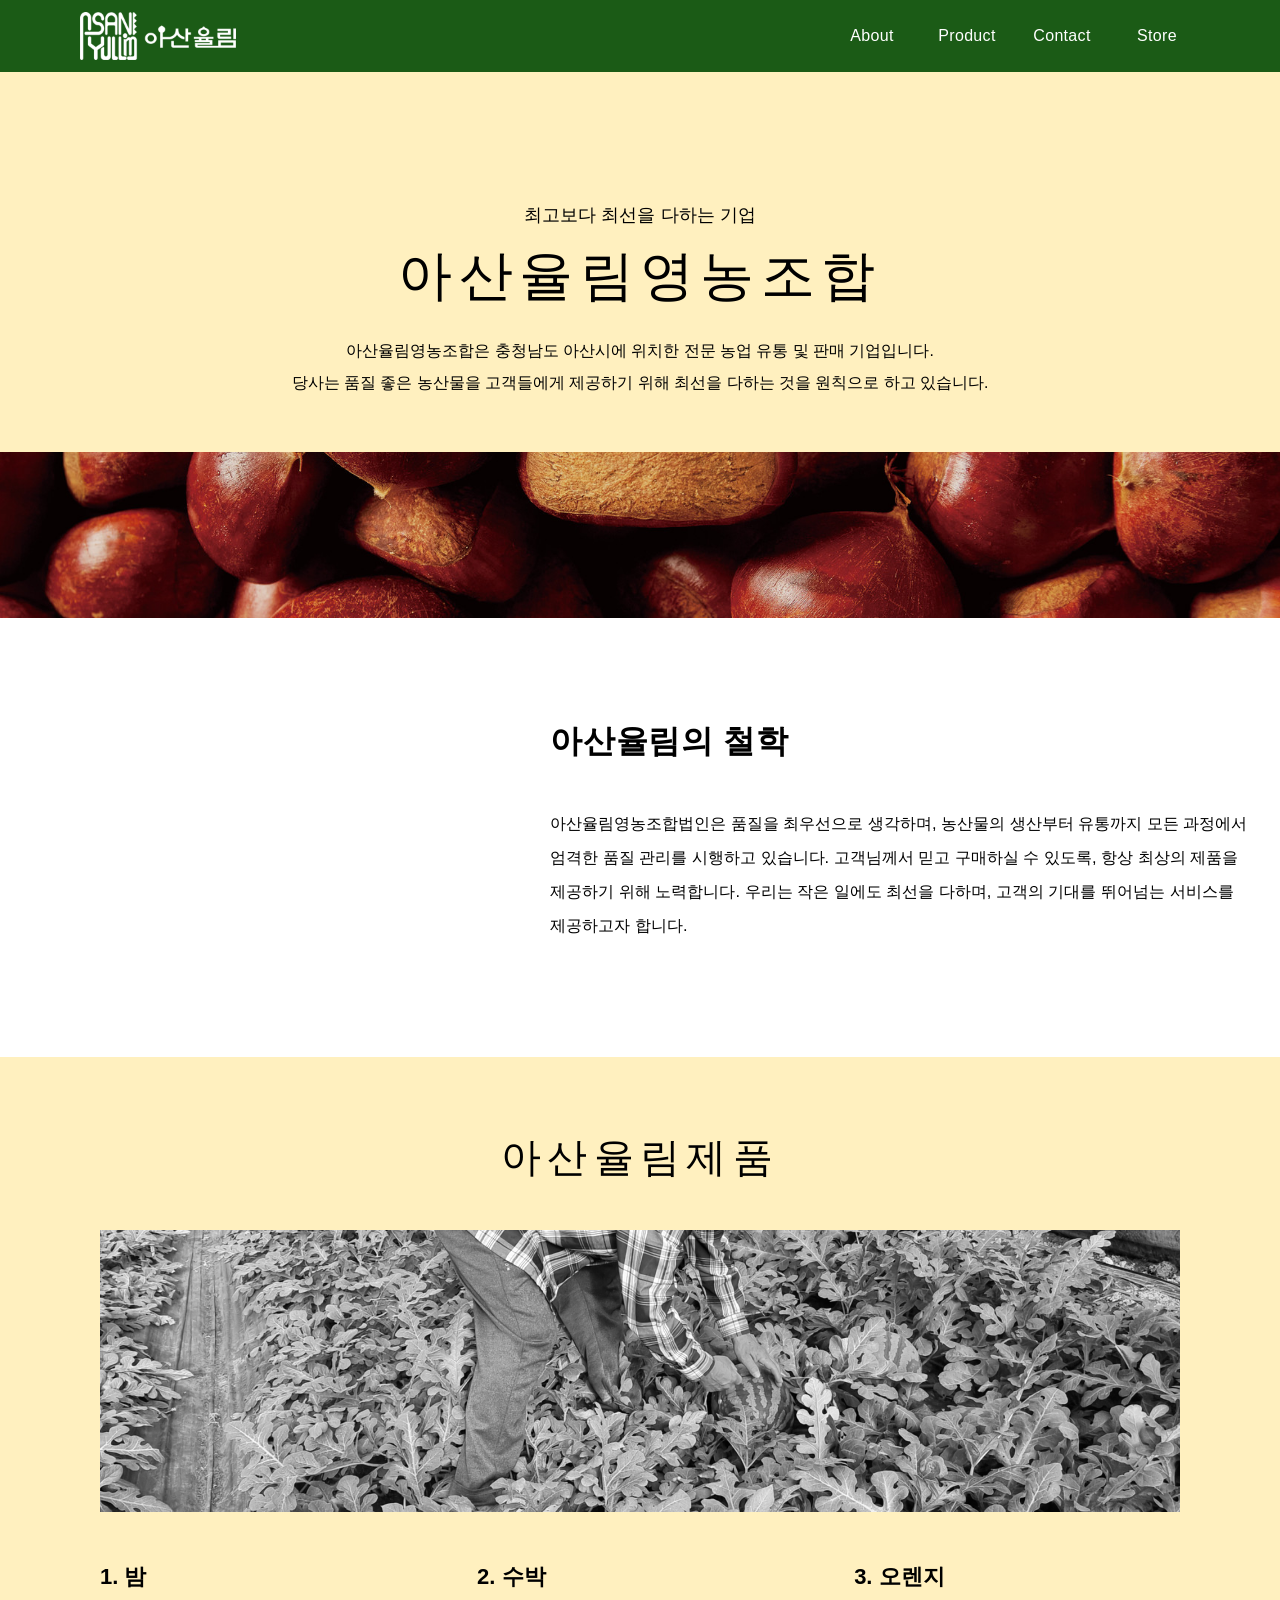
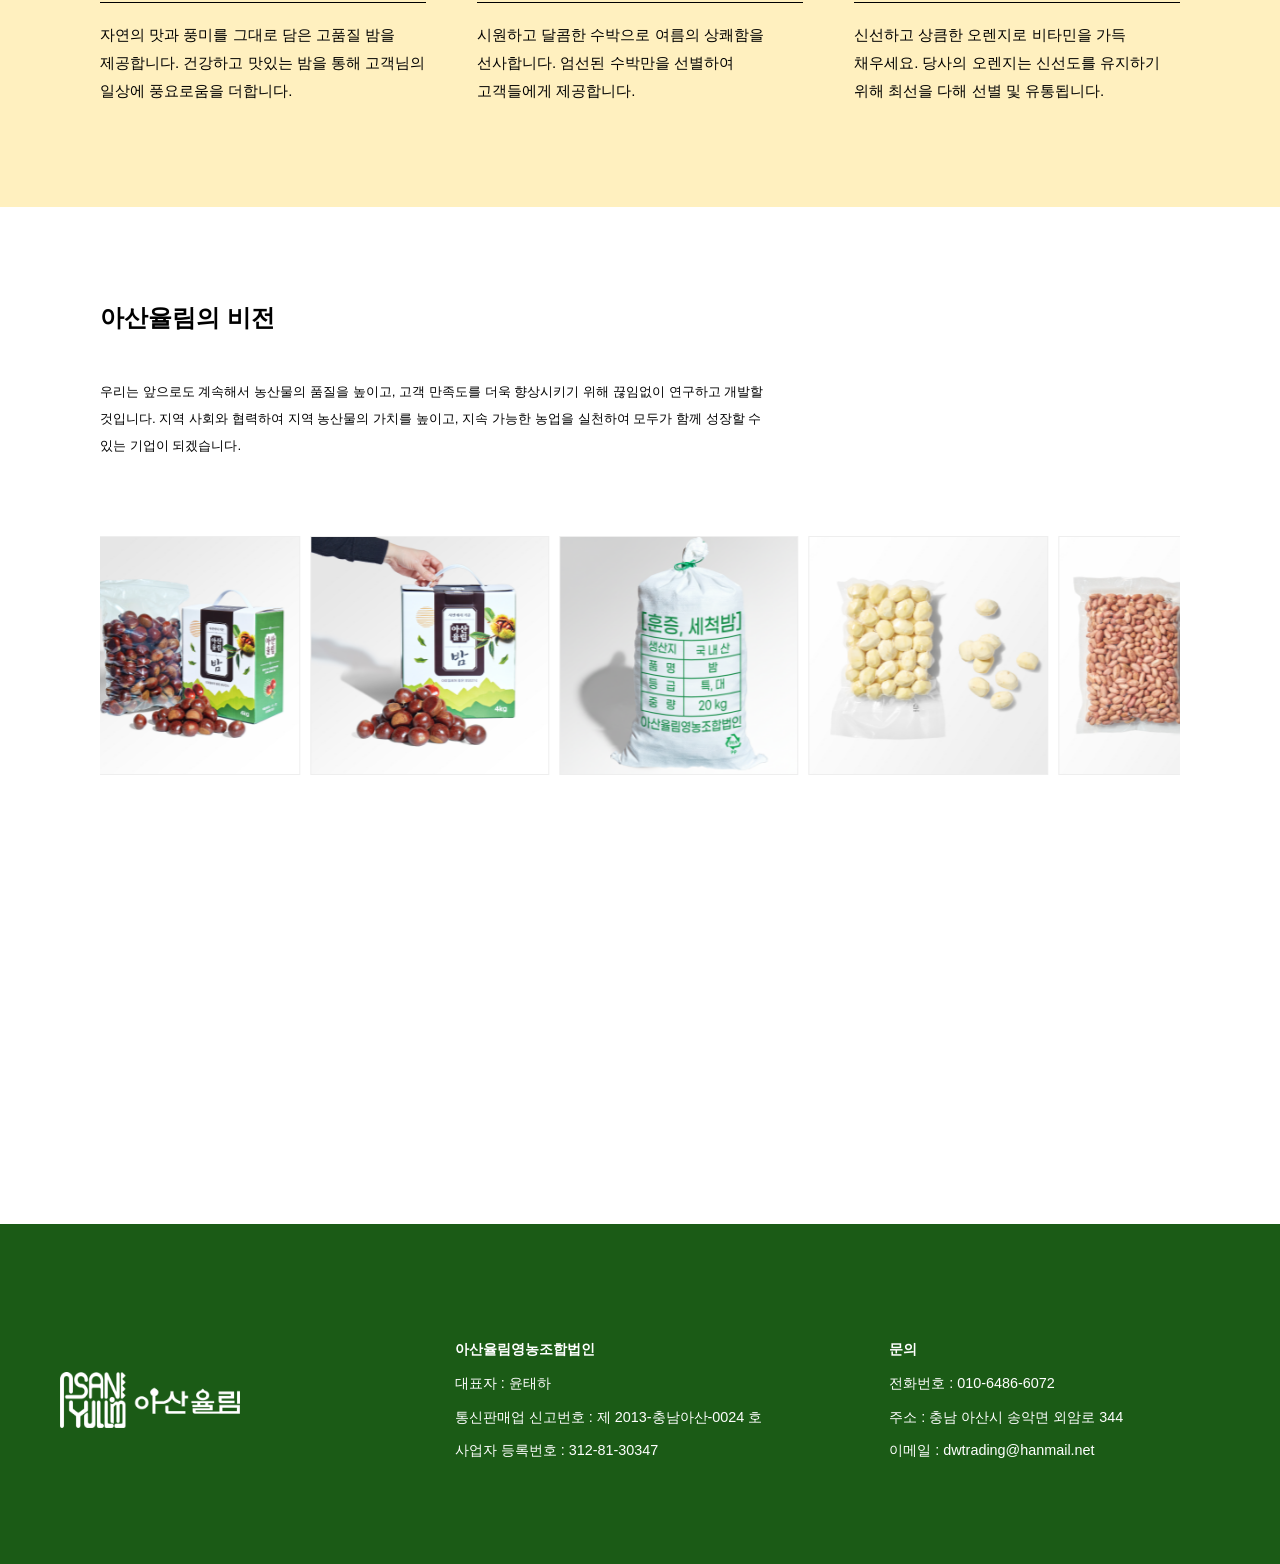
==== commit 71e28a16: "키워드 추가" ====
--- a/about/index.html
+++ b/about/index.html
@@ -4,8 +4,15 @@
   <meta charset="UTF-8" />
   <meta name="viewport" content="width=device-width, initial-scale=1.0" />
 
-  <title>About | Website</title>
-  <meta name="description" content="Company overview page." />
+  <title>회사소개 | 아산율림영농조합 | ASANYULLIM</title>
+  <meta name="description" content="아산율림영농조합 회사소개 페이지입니다. 아산율림의 제품과 Store - 아산율림(아산율림영농조합) 정보를 확인하세요." />
+  <meta name="keywords" content="아산율림, 아산율림영농조합, asanyullim, ASANYULLIM, 회사소개, Store - 아산율림" />
+  <meta property="og:type" content="website" />
+  <meta property="og:site_name" content="아산율림" />
+  <meta property="og:title" content="회사소개 | 아산율림영농조합 | ASANYULLIM" />
+  <meta property="og:description" content="아산율림영농조합을 소개합니다." />
+  <meta property="og:image" content="../images/컬러로고.png" />
+  <meta name="twitter:card" content="summary_large_image" />
 
   <link rel="stylesheet" href="../css/base.css" />
   <link rel="stylesheet" href="../css/layout.css" />
